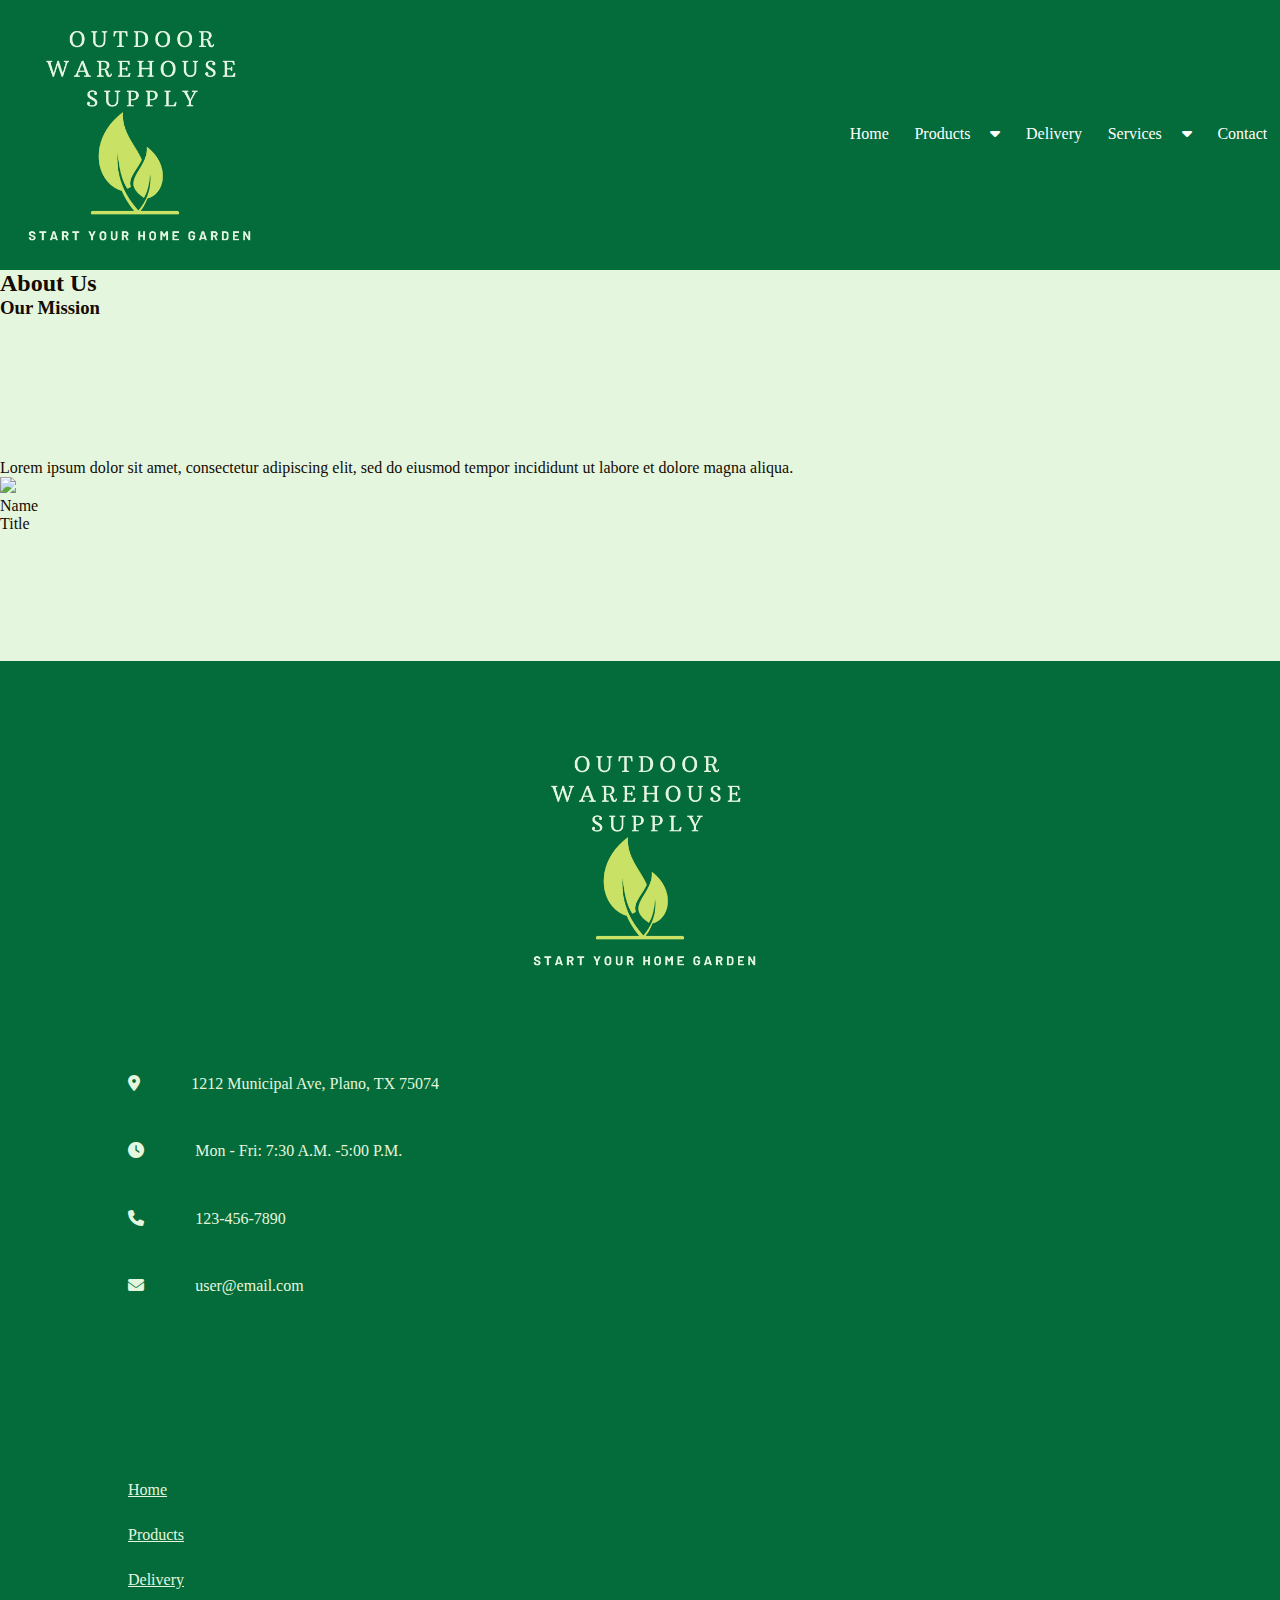
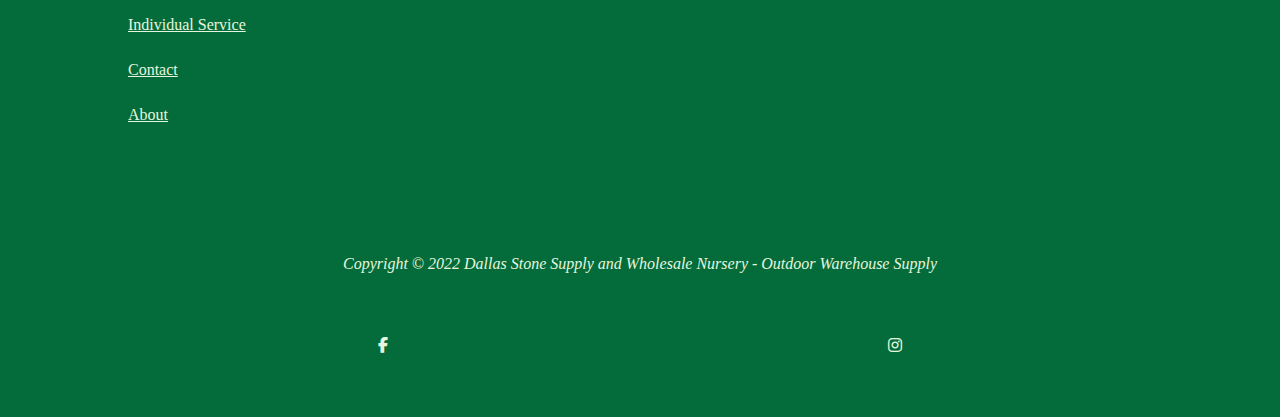
==== pages/about.html @ 5f5b1dc5 "Edit links for all pages" ====
<!DOCTYPE html>
<html lang="en">
<head>
    <meta charset="UTF-8">
    <meta http-equiv="X-UA-Compatible" content="IE=edge">
    <meta name="viewport" content="width=device-width, initial-scale=1.0">
    <title>About Us - Outdoor Warehouse Supply</title>
    <link rel="stylesheet" href="../css/styles.css">
</head>
<body>
  <div id="wrapper">
    <div class="navbar">
        <header>
            <img src="../images/logo.png" alt="logo"><span><a href="../index.html"></a></span>
        </header>
        <nav>
            <button class="navbar-toggler" type="button" data-target="#navigation">
                <span class="fa-solid fa-bars"></span>
            </button>
            <div class="navigation collapse" id="navigation">
                <ul class="navbar-nav">
                    <li><a href="../index.html" title="Homepage">Home</a></li>
                    <li class="dropdown collapse">
                        <a class="dropdown-toggle" href="categories.html" title="Products">Products</a>
                        <div class="dropdown-menu">
                            <a href="clearance.html" title="Clearance">Clearance</a>
                            <a href="categories.html" title="Browse All Products">Browse All Products</a>
                            <a href="individual-product.html" title="Individual Product">Individual Product</a>
                        </div>
                    </li>
                    <li><a href="delivery.html" title="Delivery">Delivery</a></li>
                    <li class="dropdown collapse">
                        <a class="dropdown-toggle" href="services.html" title="Services">Services</a>
                        <div class="dropdown-menu">
                            <a href="individual-service.html" title="Individual Service">Individual Service</a>
                        </div>
                    </li>
                    <li><a href="contact.html" title="Contact">Contact</a></li>
                </ul>
            </div>
        </nav>
    </div>
    <main>
        <h2>About Us</h2>
        <div class="blurb">
            <h3>Our Mission</h3>
            <p>Lorem ipsum dolor sit amet, consectetur adipiscing elit, sed do eiusmod tempor incididunt ut labore et dolore magna aliqua.
            </p>
        </div>
        <div class="team">
            <div class="member">
                <img src="#">
                <div class="member-info">
                    <p>Name</p>
                    <p>Title</p>
                </div>
            </div>
        </div>
    </main>
    <footer>
        <img src="../images/logo.png" alt="logo">
        <ul class="contact">
            <li><span><i class="fa-solid fa-location-dot"></i></span><a href="#">1212 Municipal Ave, Plano, TX 75074</a></li>
            <li><span><i class="fa-solid fa-clock"></i></span><a href="#">Mon - Fri: 7:30 A.M. -5:00 P.M.</a></li>
            <li><span><i class="fa-solid fa-phone"></i></span><a href="#">123-456-7890</a></li>
            <li><span><i class="fa-solid fa-envelope"></i></span><a href="#">user@email.com</a></li>
        </ul>
        <ul class="bottom-nav">
            <li><a href="../index.html" title="Home">Home</a></li>
            <li><a href="categories.html" title="Products">Products</a></li>
            <li><a href="delivery.html" title="Delivery">Delivery</a></li>
            <li><a href="individual-service.html" title="Individual Service">Individual Service</a></li>
            <li><a href="contact.html" title="Contact">Contact</a></li>
            <li><a href="about.html" title="About">About</a></li>
        </ul>
        <div class="copyright">
            <p>Copyright © 2022 Dallas Stone Supply and Wholesale Nursery - Outdoor Warehouse Supply</p>
        </div>
        <div class="social-media">
            <i class="fa-brands fa-facebook-f"></i>
            <i class="fa-brands fa-instagram"></i>
        </div>
    </footer>
  </div>
  <script src="../js/app.js"></script>
</body>
</html>
---- css/styles.css ----
/*
    Created by: Berenshia Apunda - 1001745459
    Project: Website Redesign
*/

@import url('https://fonts.googleapis.com/css2?family=Montserrat:ital,wght@0,400;0,500;1,400&family=Playfair+Display&display=swap');

@import url('https://cdnjs.cloudflare.com/ajax/libs/font-awesome/6.2.0/css/all.min.css');

:root {
    /* Grid */

    --grid-width: calc(100% / 12);
    --col-1: calc(var(--grid-width) * 1);
    --col-2: calc(var(--grid-width) * 2);
    --col-3: calc(var(--grid-width) * 3);
    --col-4: calc(var(--grid-width) * 4);
    --col-5: calc(var(--grid-width) * 5);
    --col-6: calc(var(--grid-width) * 6);
    --col-7: calc(var(--grid-width) * 7);
    --col-8: calc(var(--grid-width) * 8);
    --col-9: calc(var(--grid-width) * 9);
    --col-10: calc(var(--grid-width) * 10);
    --col-11: calc(var(--grid-width) * 11);
    --col-12: calc(var(--grid-width) * 12);

    /* Branding */
    --primary: 		hsl(151, 93%, 22%);
    --primary-hover: 	hsl(151, 93%, 32%);
    --secondary: #E5F6DF;
    --secondary-hover: #c7f7b5;
    --tertiary: hsl(16, 87%, 62%);
    --tertiary-hover: hsl(16, 87%, 32%);
    --font-color: #140b01;

    --gray-0: #222222;
    --gray-1: #666666;
    --gray-2: #999999;
    --gray-3: #dadada;

    --white: white;
    --red: hsl(352, 73% , 40%);
    --red-hover: hsl(352, 73% , 20%);


    /* Typography */
    --base-font-size: 20px;
    --base-scale: 1.25;
    --base-line-height: calc(1em * var(--base-scale));
    --h4-font-size: 1rem;
    --h3-font-size: calc(1rem * var(--base-scale));
    --h2-font-size: calc(1rem * var(--base-scale) * var(--base-scale));
    --h1-font-size: calc(1rem * var(--base-scale) * var(--base-scale) * var(--base-scale));

    /* Other */
    --table-padding: 1.618rem;

}

/* Body Styles */

* {
    color: var(--font-color);
    padding: 0;
    margin: 0;
}

body {
    background-color: var(--primary);
}

#wrapper {
    background-color: var(--secondary);
}
/* End of Body Styles */


/* Grid System */
.container-fluid, 
.container {

    width: 100%;
    padding-left: 1rem;
    padding-righT: 1rem;
    margin-left: auto;
    margin-right: auto;
    margin-bottom: 1.25rem;
}

@media screen and (min-width: 576px){
    .container {max-width:576px; }
    .lorem-articles {
        display:flex;
        flex-flow:column wrap;
        align-content:center;
        justify-content:center;
    }
    .md-second-row {
        display:flex;
    }
    .md-third-row {
        display:flex;
    }
}

@media screen and (min-width: 768px){
    .container {max-width:768px; }
    
    .lg-second-row {
        display:flex;
        flex-flow: row nowrap;
        justify-content: space-evenly;
    }
    .md-second-row {
        display: flex;
        flex-flow: row nowrap;
        justify-content: space-evenly;
    }
    }

@media screen and (min-width: 992px){
    .container {max-width:992px; }
}

@media screen and (min-width: 1200px){
    .container {max-width:1200px; }
}

.row {
    flex: 0 0 100%;
    display: flex;
    flex-flow: row wrap;
    justify-content: flex-start;
    align-items: flex-start;
    align-content: flex-start;
    margin-left: -1rem;
    margin-right: -1rem;
    row-gap: 1rem;
}

.column {
    flex: 0 0 100%;
    display: flex;
    flex-flow: column wrap;
    justify-content:space-around;
    align-items: flex-start;
    align-content: flex-start;
    margin-bottom: 10px;
}

.mult-column {
    display: flex;
    flex-flow: column wrap;
    justify-content: space-evenly;
}

[class^="col-"] {
    padding: 0 1rem;
    width: 100%;
    max-width: 100%;
}

.col-xs-1 {
    flex: 0 0 var(--col-1);
    max-width: var(--col-1);
   
}

.col-xs-2 {
    flex: 0 0 var(--col-2);
    max-width: var(--col-2);
    
}

.col-xs-3 {
    flex: 0 0 var(--col-3);
    max-width: var(--col-3);
    
}

.col-xs-4 {
    flex: 0 0 var(--col-4);
    max-width: var(--col-4);
    
}

.col-xs-5{
    flex: 0 0 var(--col-5);
    max-width: var(--col-5);
 
}

.col-xs-6 {
    flex: 0 0 var(--col-6);
    max-width: var(--col-6);
    
}

.col-xs-7 {
    flex: 0 0 var(--col-7);
    max-width: var(--col-7);
    
}

.col-xs-8 {
    flex: 0 0 var(--col-8);
    max-width: var(--col-8);
    
}

.col-xs-9 {
    flex: 0 0 var(--col-9);
    max-width: var(--col-9);
    
}

.col-xs-10 {
    flex: 0 0 var(--col-10);
    max-width: var(--col-10);
    
}

.col-xs-11 {
    flex: 0 0 var(--col-11);
    max-width: var(--col-11);
    
}

.col-xs-12 {
    flex: 0 0 var(--col-12);
    max-width: var(--col-12);
    
}
/* Styles for 'col-sm-...' grid */


@media screen and (min-width: 576px){
    .col-sm-1 {
        flex: 0 0 var(--col-1);
        max-width: var(--col-1);
       
    }
    
    .col-sm-2 {
        flex: 0 0 var(--col-2);
        max-width: var(--col-2);
       
    }
    
    .col-sm-3 {
        flex: 0 0 var(--col-3);
        max-width: var(--col-3);
        
    }
    
    .col-sm-4 {
        flex: 0 0 var(--col-4);
        max-width: var(--col-4);
        
    }
    
    .col-sm-5{
        flex: 0 0 var(--col-5);
        max-width: var(--col-5);
       
    }
    
    .col-sm-6 {
        flex: 0 0 var(--col-6);
        max-width: var(--col-6);
        
    }

    .col-sm-7 {
        flex: 0 0 var(--col-7);
        max-width: var(--col-7);
        
    }

    .col-sm-8 {
        flex: 0 0 var(--col-8);
        max-width: var(--col-8);
        
    }

    .col-sm-9 {
        flex: 0 0 var(--col-9);
        max-width: var(--col-9);
        
    }

    .col-sm-10 {
        flex: 0 0 var(--col-10);
        max-width: var(--col-10);
        
    }

    .col-sm-11 {
        flex: 0 0 var(--col-11);
        max-width: var(--col-11);
        
    }

    .col-sm-12 {
        flex: 0 0 var(--col-12);
        max-width: var(--col-12);
        
    }
}

/* Styles for 'col-md-...' grid */
@media screen and (min-width: 768px){
    .col-md-1 {
        flex: 0 0 var(--col-1);
        max-width: var(--col-1);
       
    }
    
    .col-md-2 {
        flex: 0 0 var(--col-2);
        max-width: var(--col-2);
       
    }
    
    .col-md-3 {
        flex: 0 0 var(--col-3);
        max-width: var(--col-3);
        
    }
    
    .col-md-4 {
        flex: 0 0 var(--col-4);
        max-width: var(--col-4);
        
    }
    
    .col-md-5{
        flex: 0 0 var(--col-5);
        max-width: var(--col-5);
       
    }
    
    .col-md-6 {
        flex: 0 0 var(--col-6);
        max-width: var(--col-6);
        
    }

    .col-md-7 {
        flex: 0 0 var(--col-7);
        max-width: var(--col-7);
        
    }

    .col-md-8 {
        flex: 0 0 var(--col-8);
        max-width: var(--col-8);
        
    }

    .col-md-9 {
        flex: 0 0 var(--col-9);
        max-width: var(--col-9);
        
    }

    .col-md-10 {
        flex: 0 0 var(--col-10);
        max-width: var(--col-10);
        
    }

    .col-md-11 {
        flex: 0 0 var(--col-11);
        max-width: var(--col-11);
        
    }

    .col-md-12 {
        flex: 0 0 var(--col-12);
        max-width: var(--col-12);
        
    }
}

/* Styles for 'col-lg-...' grid */
@media screen and (min-width: 992px){
    .col-lg-1 {
        flex: 0 0 var(--col-1);
        max-width: var(--col-1);
       
    }
    
    .col-lg-2 {
        flex: 0 0 var(--col-2);
        max-width: var(--col-2);
       
    }
    
    .col-lg-3 {
        flex: 0 0 var(--col-3);
        max-width: var(--col-3);
        
    }
    
    .col-lg-4 {
        flex: 0 0 var(--col-4);
        max-width: var(--col-4);
        
    }
    
    .col-lg-5{
        flex: 0 0 var(--col-5);
        max-width: var(--col-5);
       
    }
    
    .col-lg-6 {
        flex: 0 0 var(--col-6);
        max-width: var(--col-6);
        
    }

    .col-lg-7 {
        flex: 0 0 var(--col-7);
        max-width: var(--col-7);
        
    }

    .col-lg-8 {
        flex: 0 0 var(--col-8);
        max-width: var(--col-8);
        
    }

    .col-lg-9 {
        flex: 0 0 var(--col-9);
        max-width: var(--col-9);
        
    }

    .col-lg-10 {
        flex: 0 0 var(--col-10);
        max-width: var(--col-10);
        
    }

    .col-lg-11 {
        flex: 0 0 var(--col-11);
        max-width: var(--col-11);
        
    }

    .col-lg-12 {
        flex: 0 0 var(--col-12);
        max-width: var(--col-12);
        
    }
}

/* Styles for 'col-xl-...' grid */
@media screen and (min-width: 1200px){
    .col-xl-1 {
        flex: 0 0 var(--col-1);
        max-width: var(--col-1);
       
    }
    
    .col-xl-2 {
        flex: 0 0 var(--col-2);
        max-width: var(--col-2);
       
    }
    
    .col-xl-3 {
        flex: 0 0 var(--col-3);
        max-width: var(--col-3);
        
    }
    
    .col-xl-4 {
        flex: 0 0 var(--col-4);
        max-width: var(--col-4);
        
    }
    
    .col-xl-5{
        flex: 0 0 var(--col-5);
        max-width: var(--col-5);
       
    }
    
    .col-xl-6 {
        flex: 0 0 var(--col-6);
        max-width: var(--col-6);
        
    }

    .col-xl-7 {
        flex: 0 0 var(--col-7);
        max-width: var(--col-7);
        
    }

    .col-xl-8 {
        flex: 0 0 var(--col-8);
        max-width: var(--col-8);
        
    }

    .col-xl-9 {
        flex: 0 0 var(--col-9);
        max-width: var(--col-9);
        
    }

    .col-xl-10 {
        flex: 0 0 var(--col-10);
        max-width: var(--col-10);
        
    }

    .col-xl-11 {
        flex: 0 0 var(--col-11);
        max-width: var(--col-11);
        
    }

    .col-xl-12 {
        flex: 0 0 var(--col-12);
        max-width: var(--col-12);
        
    }


}

/*End of Grid System*/
/* Navigation Styles */

header {
    display: flex;
}

header > img {
    height: 30vh;
    width: auto;
}

.navbar {
    display: flex;
    flex-flow: row wrap;
    justify-content: space-between;
    align-items: center;
    align-content: flex-start;
    background-color: var(--primary);
}

.navbar-brand {
    display: block;
    overflow: hidden;
    background: url(../images/logo.svg) no-repeat center/contain transparent;
    width: 10rem;
    height: 4rem;
    text-indent: -9999px;
    text-decoration: none;
}

.navbar-toggler {
    background-color: var(--primary);
    border: 0 none;
    color: var(--secondary);
    width: 2rem;
    height: 2rem;
    display: flex;
    flex-flow: row wrap;
    justify-content: center;
    align-items: center;
    align-content: center;
}

.navigation {
    flex: 0 0 100%;
}

.navigation.collapse .navbar-nav {
    display: none;
}

.navbar-nav {
    list-style-type: none;
    padding: 0;
}

.navbar-nav li > a {
    color: var(--white);
    display: block;
    overflow: hidden;
    padding: calc((1em / var(--base-scale)) / var(--base-scale)) calc(1em / var(--base-scale));
    text-decoration: none;
    border-bottom: 2px solid transparent;
}

.navbar-nav li.active > a {
    border-bottom-color: var(--primary);
}

.navbar-nav li > a:hover {
    background-color: var(--primary);
    color: var(--white);
}

.dropdown-toggle::after {
    content: "\f0d8";
    font-family: "FontAwesome";
    font-weight: 400;
    margin-left: var(--base-line-height);
}

.collapse .dropdown-toggle::after {
    content: "\f0d7";
}

.dropdown.collapse .dropdown-menu {
    display: none;
}

.dropdown-menu {
    background-color: var(--primary-hover);
    display: flex;
    flex-flow: row wrap;
    justify-content: flex-start;
    align-items: flex-start;
    align-content: flex-start;
    z-index: 1;
}

.dropdown-menu > a {
    flex: 1 0 100%;
    color: var(--secondary);
    padding: calc((1em / var(--base-scale)) / var(--base-scale)) calc(1em / var(--base-scale));
    text-decoration: none;
}

.dropdown-menu > a:hover {
    background-color: var(--secondary-hover);
    color: var(--font-color);
}

.sr-only {
    position: absolute;
    width: 1px;
    height: 1px;
    padding: 0;
    margin: -1px;
    overflow: hidden;
    clip: rect(0,0,0,0);
    white-space: nowrap;
    border-width: 0;
}

@media screen and (min-width: 768px){
    .navbar-toggler {
        display: none;
    }

    .navigation {
        flex: 0 0 auto;
    }

    .navigation.collapse .navbar-nav,
    .navbar-nav {
        display: flex;
        flex-flow: row wrap;
        justify-content: flex-end;
        align-items: baseline;
        align-content: center;
    }

    .dropdown-menu {
        position: absolute;
    }
}
/* End of Navigation Styles */

/* Main Section Styles */
    /*Slogan */
    .slogan {
        color: var(--font-color);
        font-style: italic;
        text-align: center;
        margin-top: 5%;
    }

    /*Promo */
    .promo {
        display:flex;
        flex-flow: column nowrap;
        text-align: center;
        margin-top: 10%;
        justify-content: space-between;
    }
    .product-section {
        text-align:center;
        margin-top:10%;
        height: 80%;
        display: flex;
        flex-flow: column nowrap;
}
    .cta-section {
        display: flex;
        flex-flow: column nowrap;
        justify-content: space-around;
        align-items: center;
    }



/* End of Main Section Styles */

/* Button Styles */
.promo .cta-section > button {
    background-color: var(--red);
    border: 1px solid var(--gray-0);
    margin-top: 3vh;
}

.product-section .cta-section > button {
    background-color: var(--tertiary);
    margin-top: 3vh;
}
/* End of Button Styles */

/*Footer Styles*/
footer {
    display:flex;
    flex-flow: column nowrap;
    background-color: var(--primary);
    margin-top: 10%;
    color: var(--secondary);
}

footer ul, footer div, footer img {
    margin: 0 auto;
    width: 80%;
}

footer img {
    margin-top: 5%;
    height: 30vh;
    width: auto;
}

footer ul {
    list-style-type: none;
}

footer ul > li > a {
    text-decoration: none;
    color: var(--secondary);
}

footer ul.contact {
    height: 30vh;
    display: flex;
    flex-flow: column wrap;
    justify-content: space-around;
    margin-top: 5%;
}

ul.contact  i {
    margin-right: 5%;
    color: var(--secondary);
}

.bottom-nav {
    height: 30vh;
    display: flex;
    flex-flow: column nowrap;
    justify-content: space-around;
    margin-top: 10%;
}

.bottom-nav li {
    width:30%;
    margin-top: 2%;
}

.bottom-nav li a {
    text-decoration:underline;
}

.bottom-nav li a:hover {
    color: var(--secondary-hover);
    text-decoration: none;
    
}

.copyright {
    margin-top: 10%;
    font-style: italic;
    text-align: center;
}

.copyright p {color: var(--secondary);}

.social-media {
    display: flex;
    justify-content: space-around;
    margin-top: 5%;
    margin-bottom: 5%;
}

.social-media i {
    color: var(--secondary);
}

/* End of Footer Styles */

/* About Page Styles */

.blurb {
    display: flex;
    flex-flow: column nowrap;
    height: 20vh;
    justify-content: space-between;
}

/* End of About Page Styles */
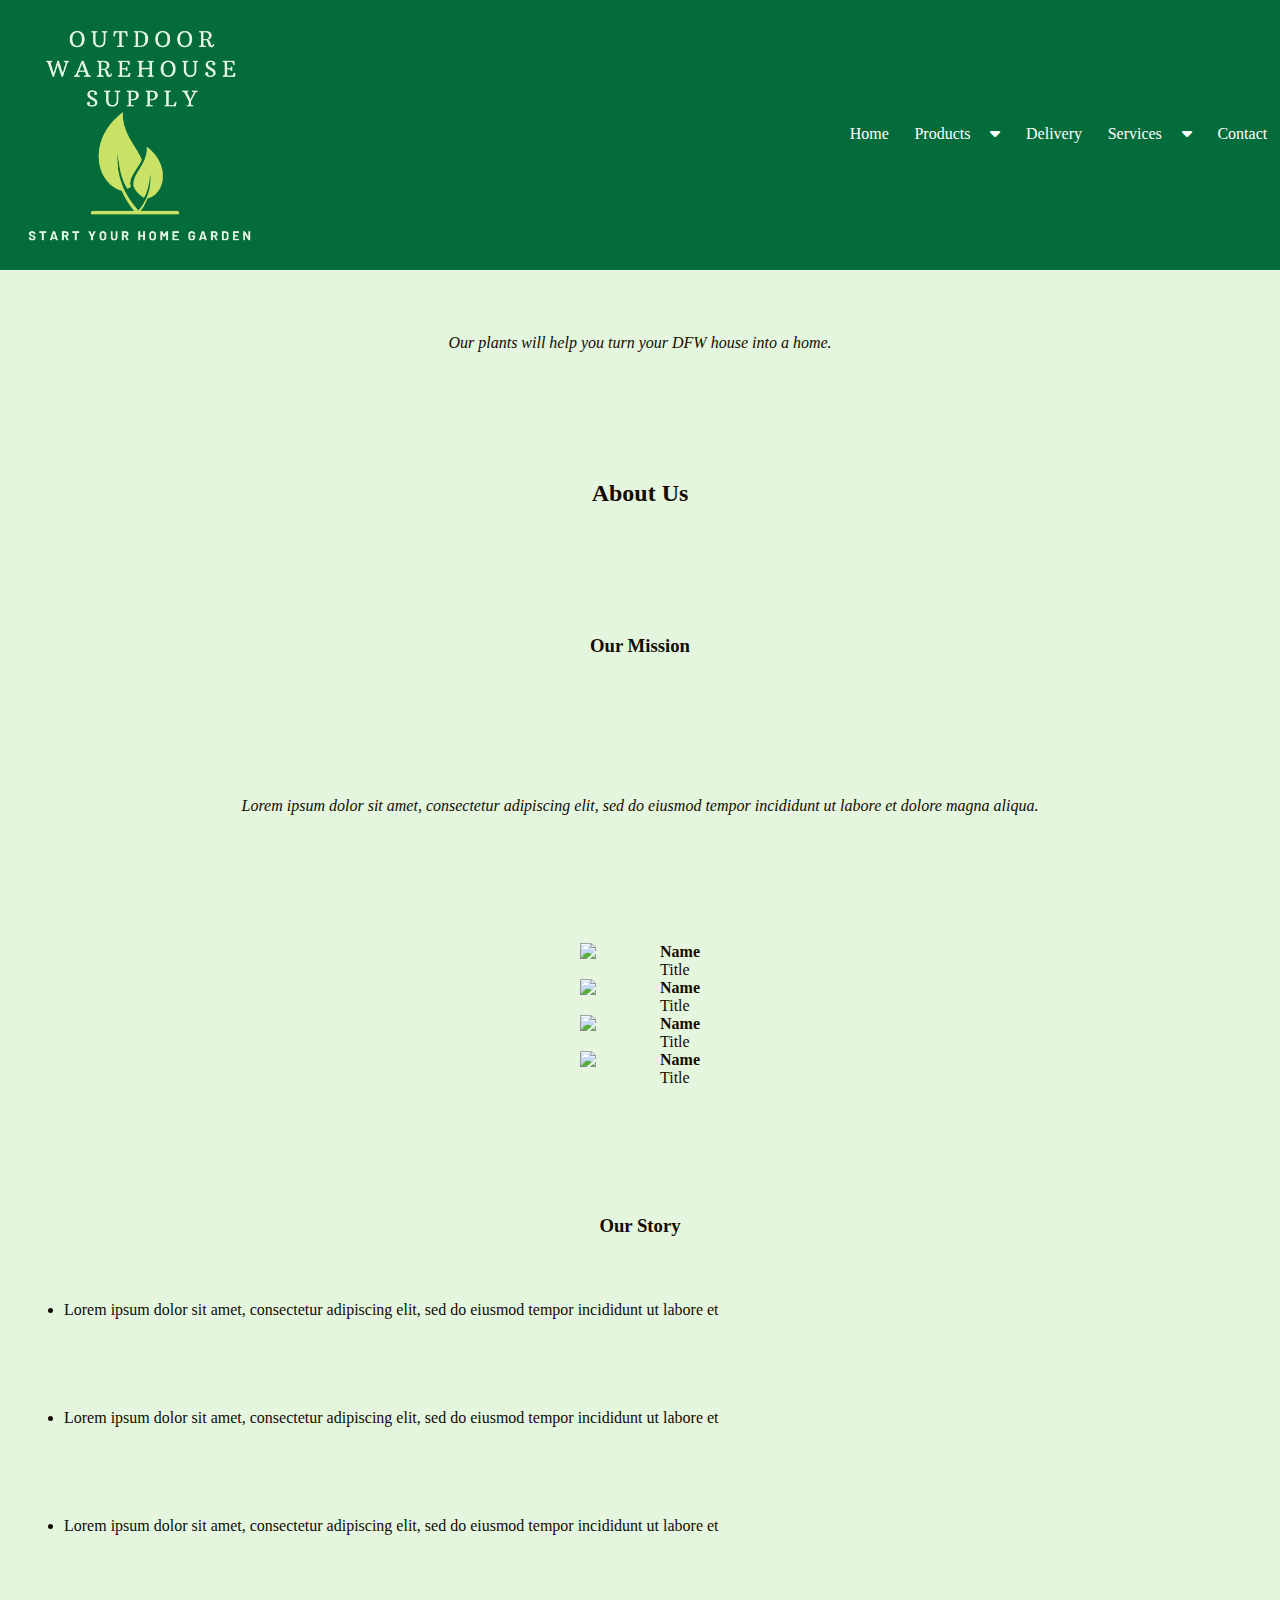
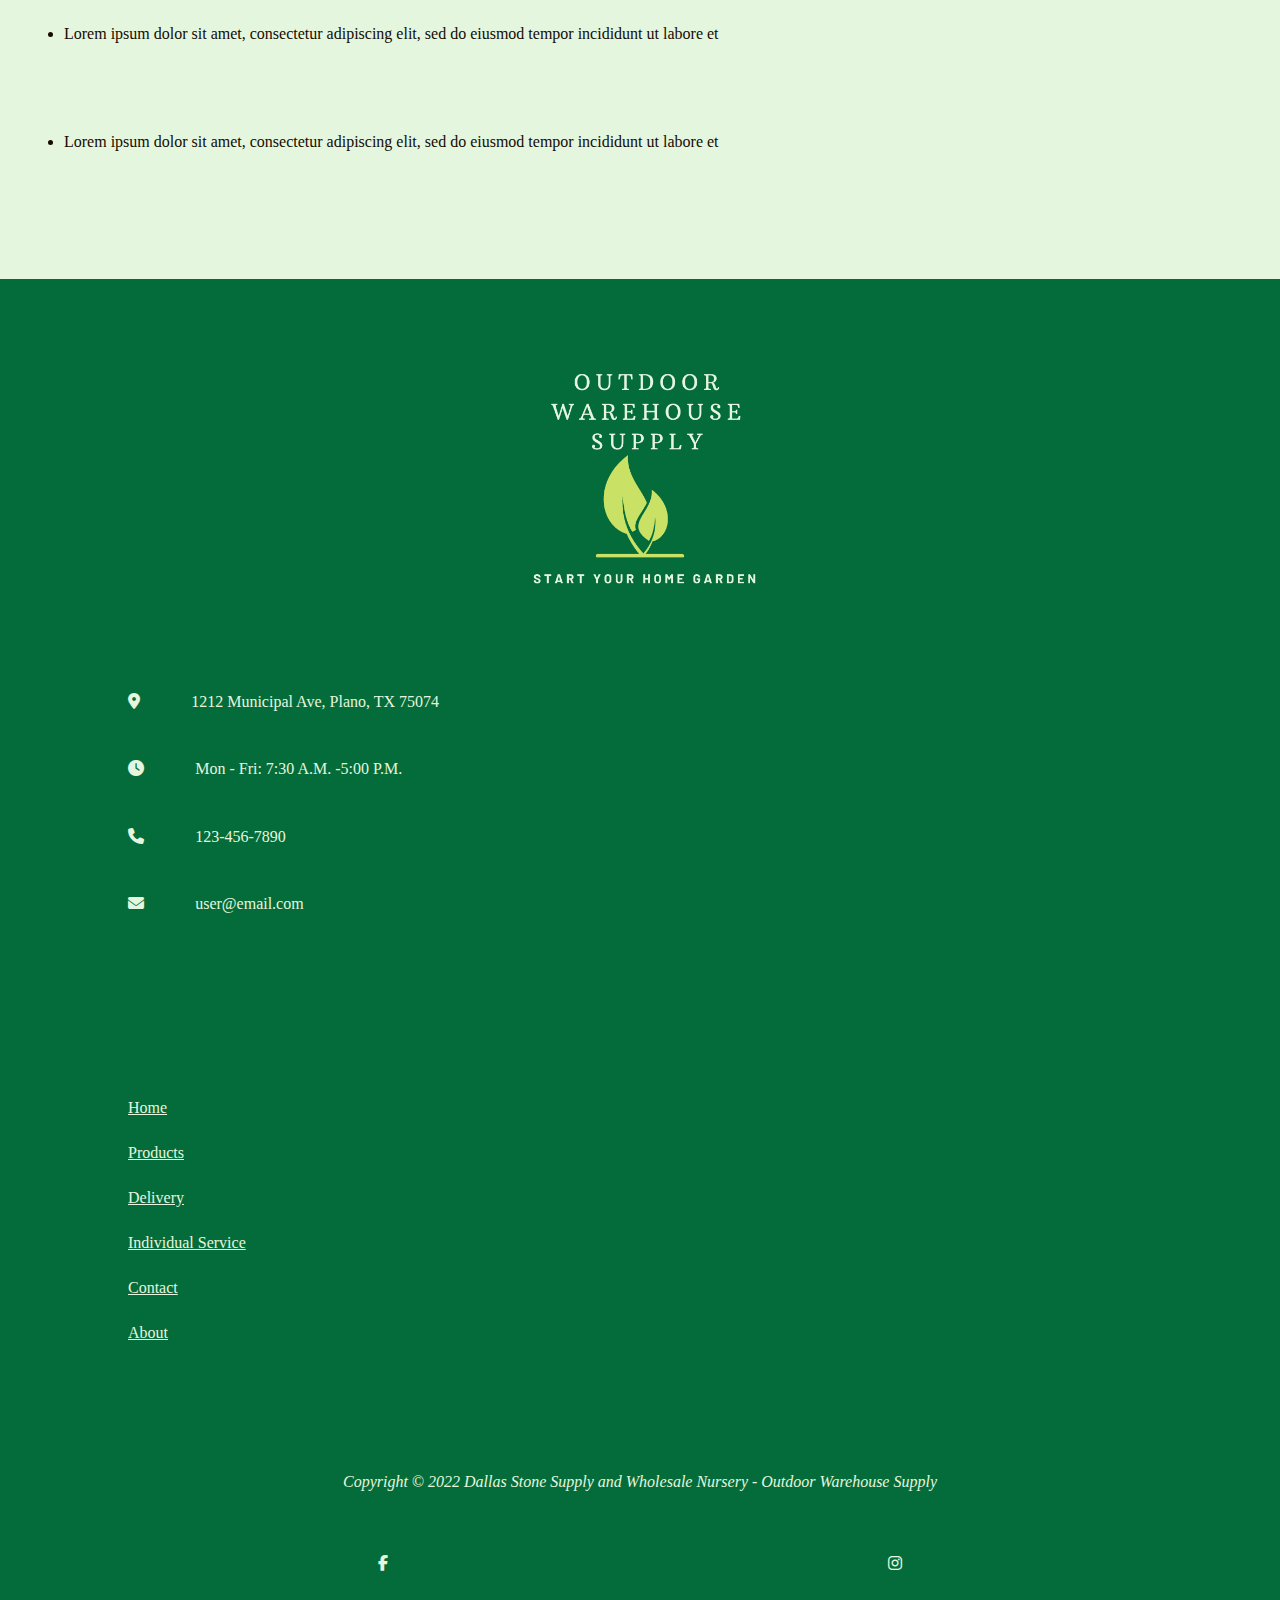
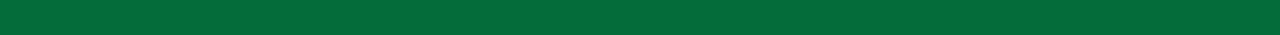
==== commit dba5ce52: "Add content to about and categories pages" ====
--- a/pages/about.html
+++ b/pages/about.html
@@ -41,20 +41,52 @@
         </nav>
     </div>
     <main>
-        <h2>About Us</h2>
+        <div class="slogan">Our plants will help you turn your DFW house into a home. </div>
+        <h2 class="page-title">About Us</h2>
         <div class="blurb">
             <h3>Our Mission</h3>
-            <p>Lorem ipsum dolor sit amet, consectetur adipiscing elit, sed do eiusmod tempor incididunt ut labore et dolore magna aliqua.
+            <p><i>Lorem ipsum dolor sit amet, consectetur adipiscing elit, sed do eiusmod tempor incididunt ut labore et dolore magna aliqua.</i>
             </p>
         </div>
         <div class="team">
             <div class="member">
                 <img src="#">
                 <div class="member-info">
-                    <p>Name</p>
+                    <h4>Name</h4>
                     <p>Title</p>
                 </div>
             </div>
+            <div class="member">
+                <img src="#">
+                <div class="member-info">
+                    <h4>Name</h4>
+                    <p>Title</p>
+                </div>
+            </div>
+            <div class="member">
+                <img src="#">
+                <div class="member-info">
+                    <h4>Name</h4>
+                    <p>Title</p>
+                </div>
+            </div>
+            <div class="member">
+                <img src="#">
+                <div class="member-info">
+                    <h4>Name</h4>
+                    <p>Title</p>
+                </div>
+            </div>
+        </div>
+        <div class="our-story">
+            <h3>Our Story</h3>
+            <ul>
+                <li>Lorem ipsum dolor sit amet, consectetur adipiscing elit, sed do eiusmod tempor incididunt ut labore et </li>
+                <li>Lorem ipsum dolor sit amet, consectetur adipiscing elit, sed do eiusmod tempor incididunt ut labore et </li>
+                <li>Lorem ipsum dolor sit amet, consectetur adipiscing elit, sed do eiusmod tempor incididunt ut labore et </li>
+                <li>Lorem ipsum dolor sit amet, consectetur adipiscing elit, sed do eiusmod tempor incididunt ut labore et </li>
+                <li>Lorem ipsum dolor sit amet, consectetur adipiscing elit, sed do eiusmod tempor incididunt ut labore et </li>
+            </ul>
         </div>
     </main>
     <footer>
--- a/css/styles.css
+++ b/css/styles.css
@@ -819,11 +819,73 @@
 
 /* About Page Styles */
 
+.page-title {
+    margin-top: 10%;
+    text-align: center;
+}
+
 .blurb {
+    margin-top: 10%;
     display: flex;
     flex-flow: column nowrap;
     height: 20vh;
     justify-content: space-between;
-}
-
-/* End of About Page Styles */+    text-align: center;
+}
+.team {margin-top: 10%;}
+.member {
+    display: flex;
+    flex-flow: row nowrap;
+    justify-content: center;
+}
+
+.member-info {
+    margin-left: 5%;
+}
+
+.our-story > h3 {
+    text-align: center;
+    margin-top: 10%
+}
+
+.our-story ul {
+    margin-top: 5%;
+    margin-left: 5%;
+    width: 80%;
+    height: 50vh;
+    display: flex;
+    flex-flow: column nowrap;
+    justify-content: space-between;
+    list-style-type: disc;
+}
+
+/* End of About Page Styles */
+
+/* Categories Page Styles */
+
+.category-section {
+    margin-top: 10%;
+    display:flex;
+    flex-flow: column nowrap;
+    align-items: center;
+   
+}
+
+.category {
+    margin-top: 5%;
+    width: 80%;
+    display: flex;
+    flex-flow: row wrap;
+    justify-content: center;
+    border-bottom: 2px solid var(--font-color);
+}
+
+.category-desc {
+    margin-left: 10%;
+}
+
+.category-desc ul {
+    margin-bottom: 5%;
+}
+
+/* End of Categories Page Styles */
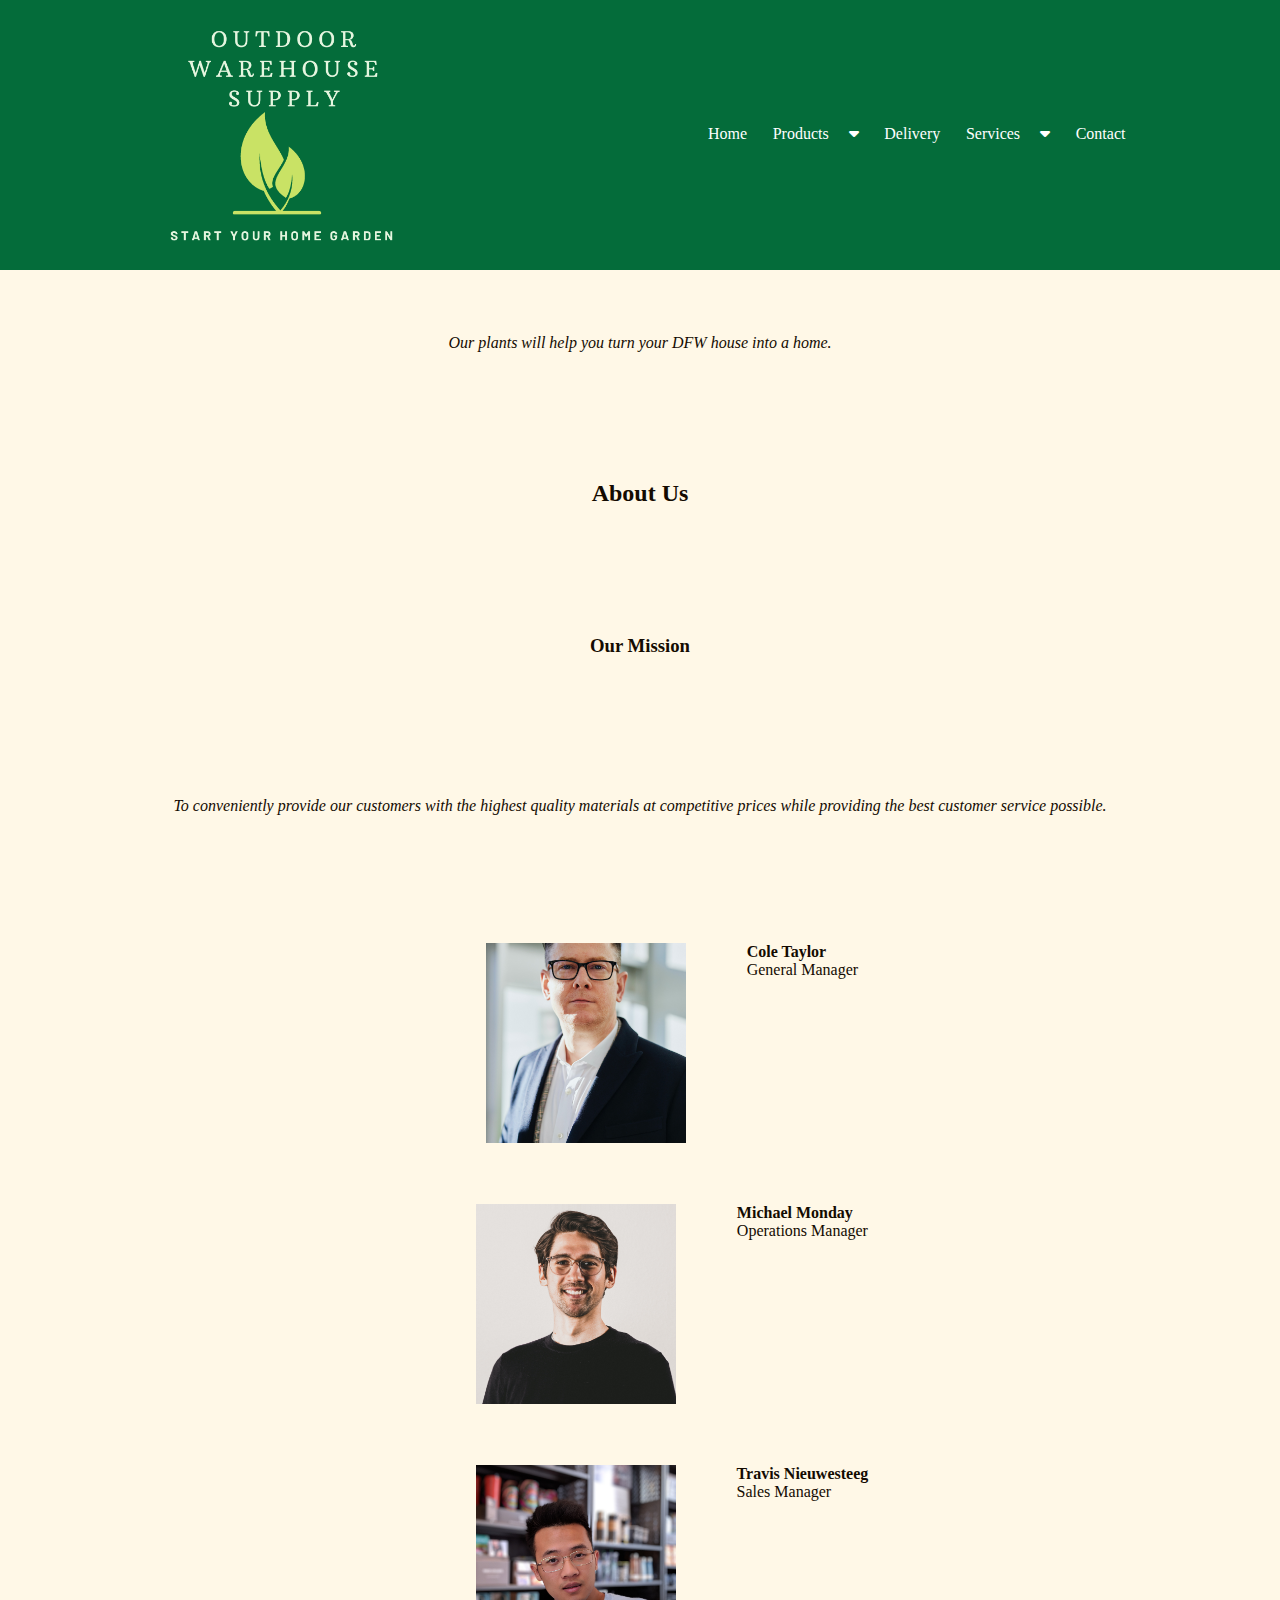
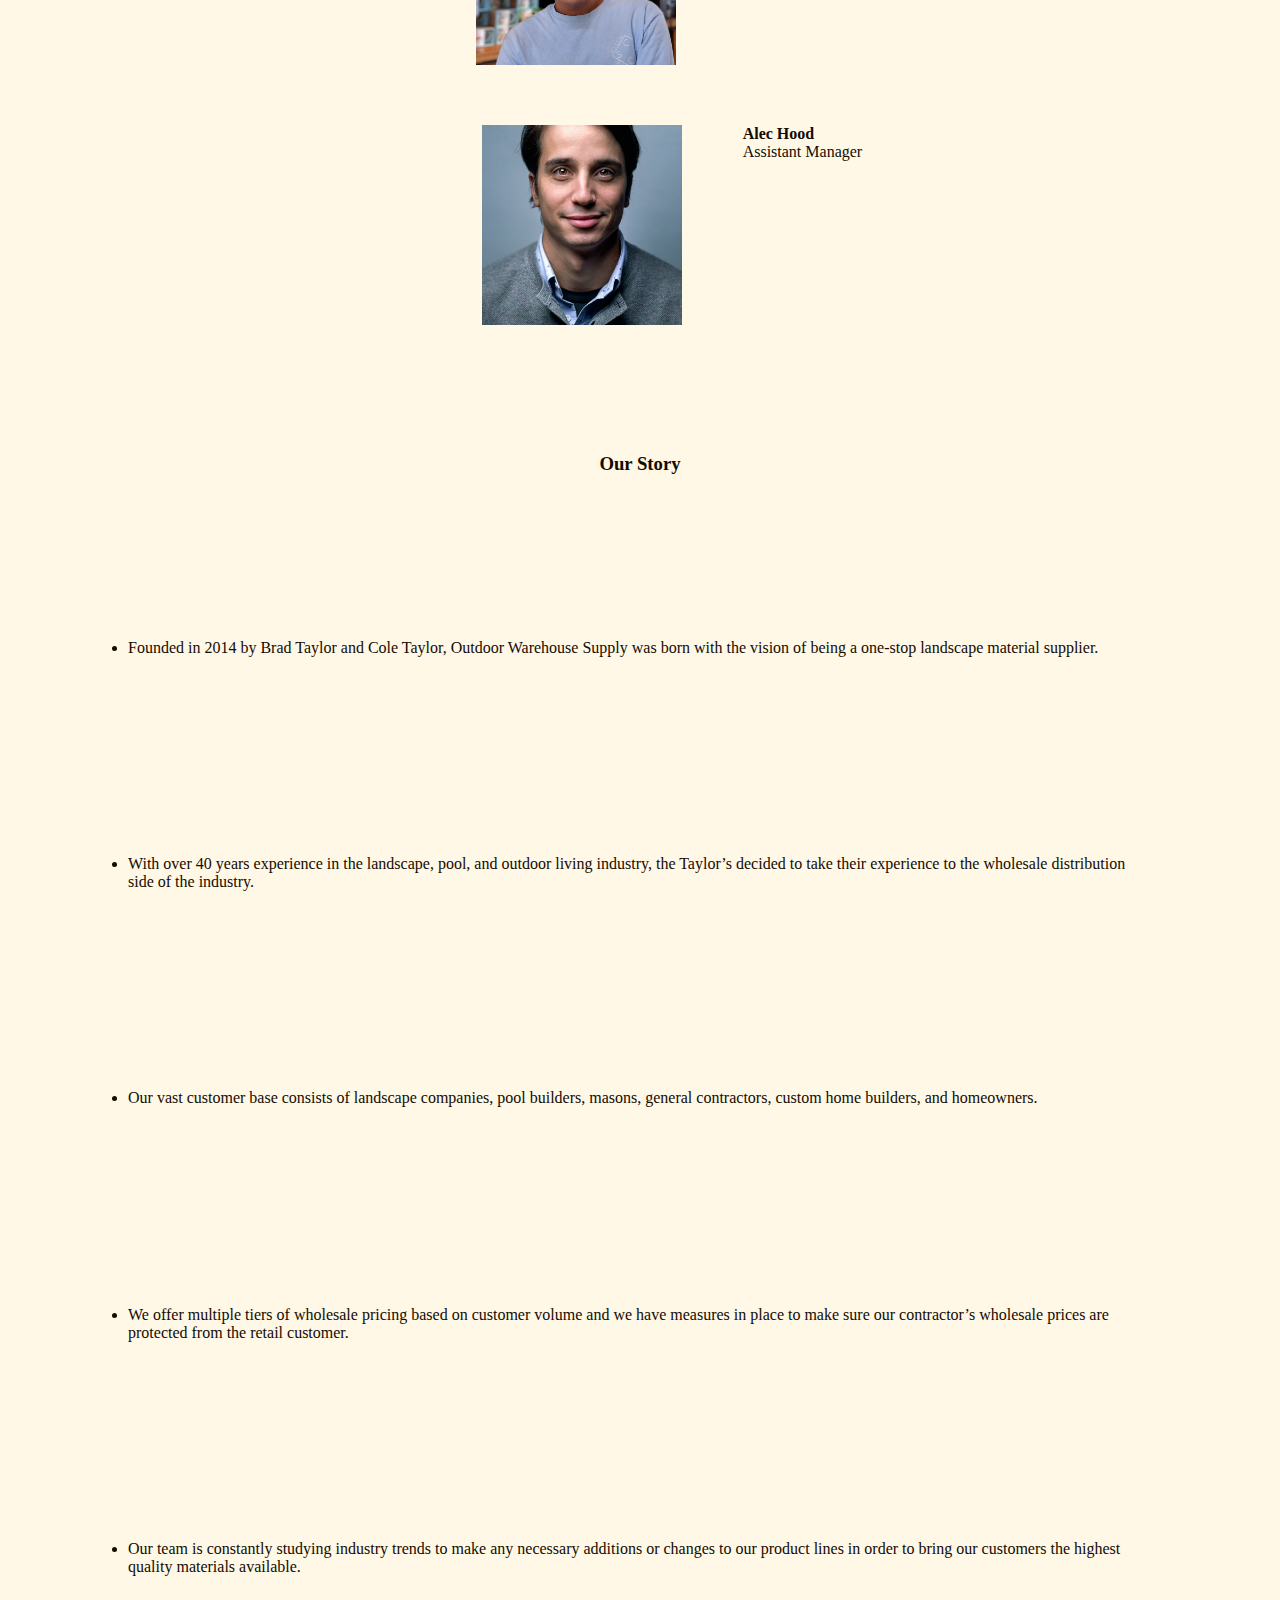
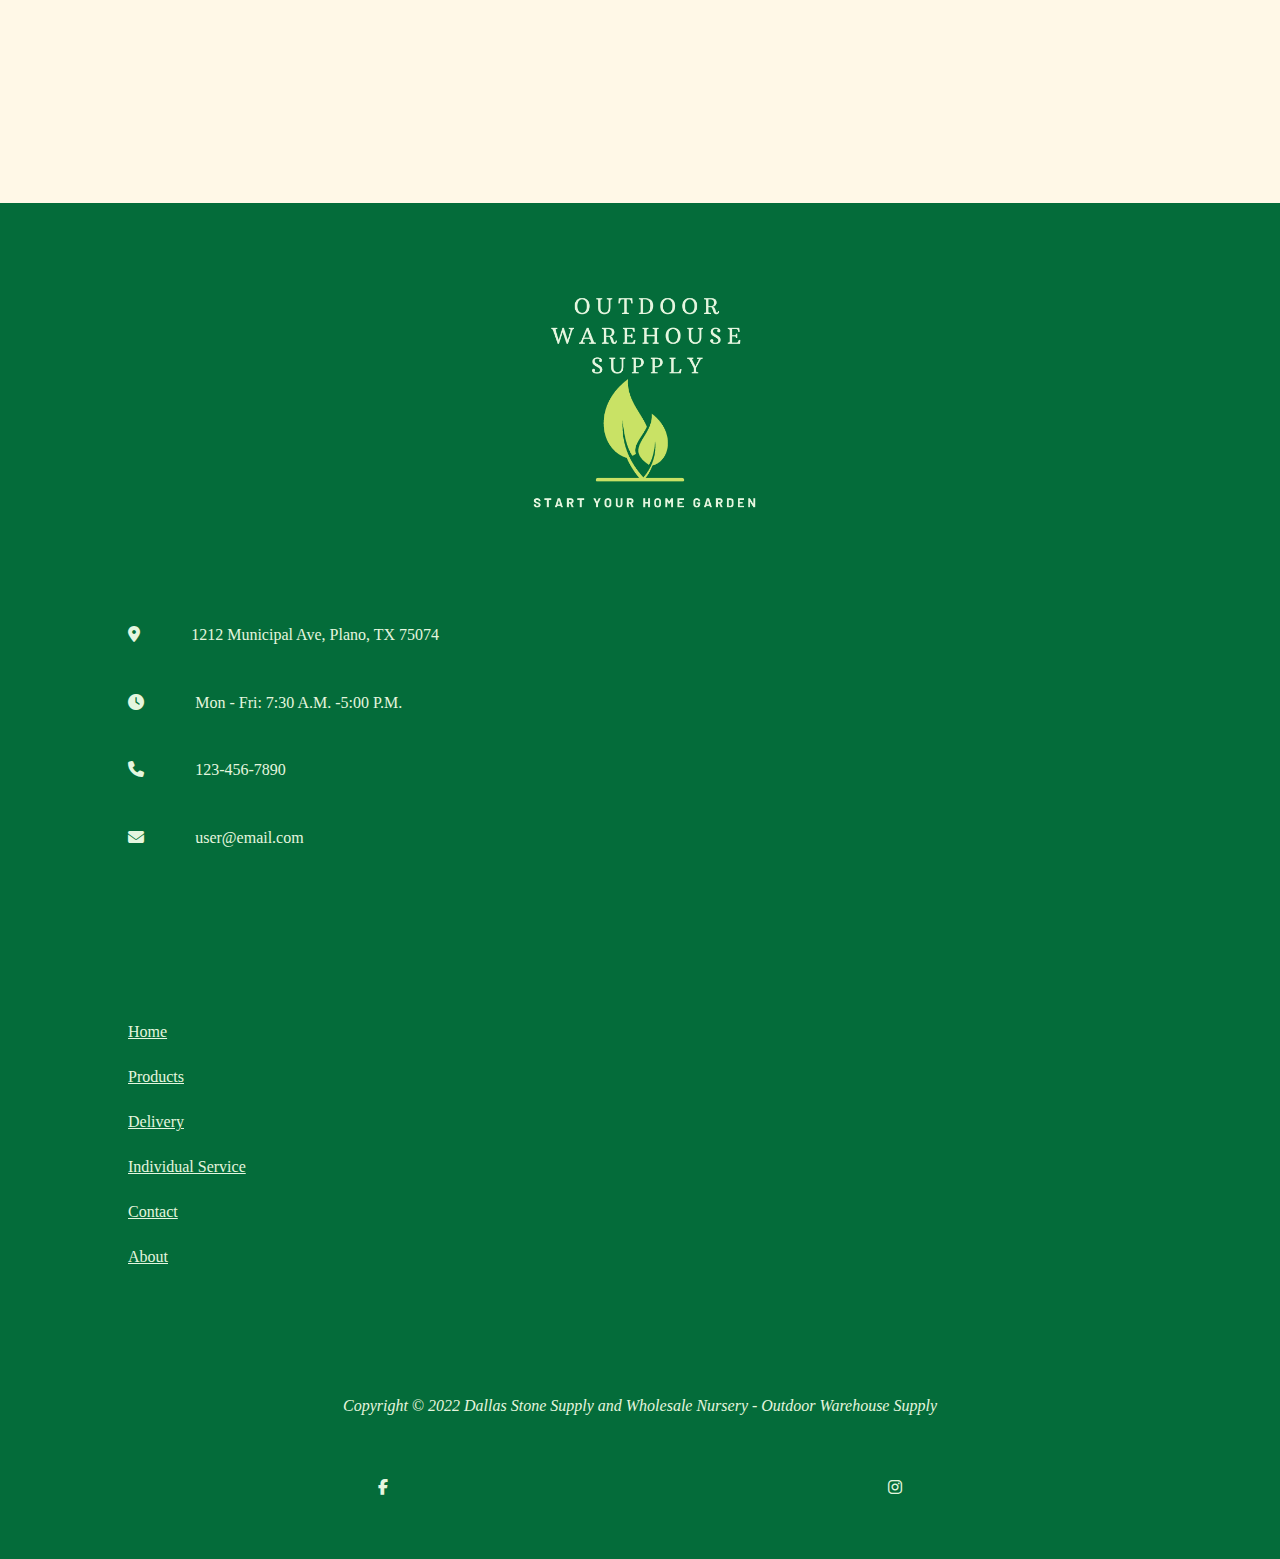
==== commit f5ca5a6b: "Add team profile pics, and content to about page" ====
--- a/pages/about.html
+++ b/pages/about.html
@@ -45,47 +45,47 @@
         <h2 class="page-title">About Us</h2>
         <div class="blurb">
             <h3>Our Mission</h3>
-            <p><i>Lorem ipsum dolor sit amet, consectetur adipiscing elit, sed do eiusmod tempor incididunt ut labore et dolore magna aliqua.</i>
+            <p><i>To conveniently provide our customers with the highest quality materials at competitive prices while providing the best customer service possible.</i>
             </p>
         </div>
         <div class="team">
             <div class="member">
-                <img src="#">
+                <img src="../images/profile-one.jpg">
                 <div class="member-info">
-                    <h4>Name</h4>
-                    <p>Title</p>
+                    <h4>Cole Taylor</h4>
+                    <p>General Manager</p>
                 </div>
             </div>
             <div class="member">
-                <img src="#">
+                <img src="../images/profile-two.jpg">
                 <div class="member-info">
-                    <h4>Name</h4>
-                    <p>Title</p>
+                    <h4>Michael Monday</h4>
+                    <p>Operations Manager</p>
                 </div>
             </div>
             <div class="member">
-                <img src="#">
+                <img src="../images/profile-three.jpg">
                 <div class="member-info">
-                    <h4>Name</h4>
-                    <p>Title</p>
+                    <h4>Travis Nieuwesteeg</h4>
+                    <p>Sales Manager</p>
                 </div>
             </div>
             <div class="member">
-                <img src="#">
+                <img src="../images/profile-four.jpg">
                 <div class="member-info">
-                    <h4>Name</h4>
-                    <p>Title</p>
+                    <h4>Alec Hood</h4>
+                    <p>Assistant Manager</p>
                 </div>
             </div>
         </div>
         <div class="our-story">
             <h3>Our Story</h3>
             <ul>
-                <li>Lorem ipsum dolor sit amet, consectetur adipiscing elit, sed do eiusmod tempor incididunt ut labore et </li>
-                <li>Lorem ipsum dolor sit amet, consectetur adipiscing elit, sed do eiusmod tempor incididunt ut labore et </li>
-                <li>Lorem ipsum dolor sit amet, consectetur adipiscing elit, sed do eiusmod tempor incididunt ut labore et </li>
-                <li>Lorem ipsum dolor sit amet, consectetur adipiscing elit, sed do eiusmod tempor incididunt ut labore et </li>
-                <li>Lorem ipsum dolor sit amet, consectetur adipiscing elit, sed do eiusmod tempor incididunt ut labore et </li>
+                <li>Founded in 2014 by Brad Taylor and Cole Taylor, Outdoor Warehouse Supply was born with the vision of being a one-stop landscape material supplier. </li>
+                <li>With over 40 years experience in the landscape, pool, and outdoor living industry, the Taylor’s decided to take their experience to the wholesale distribution side of the industry.</li>
+                <li>Our vast customer base consists of landscape companies, pool builders, masons, general contractors, custom home builders, and homeowners.  </li>
+                <li>We offer multiple tiers of wholesale pricing based on customer volume and we have measures in place to make sure our contractor’s wholesale prices are protected from the retail customer. </li>
+                <li>Our team is constantly studying industry trends to make any necessary additions or changes to our product lines in order to bring our customers the highest quality materials available.</li>
             </ul>
         </div>
     </main>
--- a/css/styles.css
+++ b/css/styles.css
@@ -29,6 +29,7 @@
     --primary-hover: 	hsl(151, 93%, 32%);
     --secondary: #E5F6DF;
     --secondary-hover: #c7f7b5;
+    --background-color: #fff8e7;
     --tertiary: hsl(16, 87%, 62%);
     --tertiary-hover: hsl(16, 87%, 32%);
     --font-color: #140b01;
@@ -70,7 +71,7 @@
 }
 
 #wrapper {
-    background-color: var(--secondary);
+    background-color: var(--background-color);
 }
 /* End of Body Styles */
 
@@ -550,7 +551,7 @@
 .navbar {
     display: flex;
     flex-flow: row wrap;
-    justify-content: space-between;
+    justify-content: space-around;
     align-items: center;
     align-content: flex-start;
     background-color: var(--primary);
@@ -719,16 +720,25 @@
 /* End of Main Section Styles */
 
 /* Button Styles */
+
+.btn-primary {
+    background-color: var(--tertiary);
+    margin-top: 3vh;
+    border: none;
+    padding: 2%;
+}
+
+.btn-primary:hover {
+    background-color: var(--tertiary-hover);
+}
+
 .promo .cta-section > button {
     background-color: var(--red);
     border: 1px solid var(--gray-0);
     margin-top: 3vh;
 }
 
-.product-section .cta-section > button {
-    background-color: var(--tertiary);
-    margin-top: 3vh;
-}
+
 /* End of Button Styles */
 
 /*Footer Styles*/
@@ -763,7 +773,7 @@
 footer ul.contact {
     height: 30vh;
     display: flex;
-    flex-flow: column wrap;
+    flex-flow: column nowrap;
     justify-content: space-around;
     margin-top: 5%;
 }
@@ -832,8 +842,17 @@
     justify-content: space-between;
     text-align: center;
 }
-.team {margin-top: 10%;}
+.team {
+    margin-top: 10%;
+margin-left: 5%;}
+.team img {
+    width: 200px;
+    height: 200px;
+    object-fit: cover;
+    display: inline-block;
+}
 .member {
+    margin-top: 5%;
     display: flex;
     flex-flow: row nowrap;
     justify-content: center;
@@ -841,6 +860,12 @@
 
 .member-info {
     margin-left: 5%;
+}
+
+.our-story {
+    height: 150vh;
+    display: flex;
+    flex-flow: column nowrap;
 }
 
 .our-story > h3 {
@@ -850,12 +875,12 @@
 
 .our-story ul {
     margin-top: 5%;
-    margin-left: 5%;
+    margin-left: 10%;
     width: 80%;
-    height: 50vh;
+    height: 150vh;
     display: flex;
     flex-flow: column nowrap;
-    justify-content: space-between;
+    justify-content: space-around;
     list-style-type: disc;
 }
 
@@ -889,3 +914,229 @@
 }
 
 /* End of Categories Page Styles */
+
+/* Individual Product Page Styles */
+
+.ind-prod {
+    height: 60vh;
+    margin-left: 5%;
+    display:flex;
+    flex-flow: row nowrap;
+    justify-content: space-around;
+}
+/* End of Individual Product Page Styles */
+
+/* Form Styles */
+    /* Contact Page Message Styles */
+    .message {
+        text-align:center;
+    }
+    .message.success {color:green;}
+    .message.fail {color:red;}
+    /* End of Contact Page Message Styles */
+form {
+    display: flex;
+    flex-flow: column nowrap;
+    background-color: var(--primary);
+    
+}
+fieldset {
+	padding: 10px; 
+	border: 0px;
+	margin-bottom: var(--base-line-height);
+	display: flex;
+	flex-flow: column nowrap;
+	align-items: center;
+    justify-content: center;
+   
+}
+fieldset legend {
+    text-align: center;
+    margin-bottom: 5%;
+}
+fieldset h3 {padding: 10px;}
+
+fieldset h3, fieldset label {color: var(--secondary);}
+
+.form-group {
+	margin-bottom: var(--base-line-height);
+}
+.form-group.row {
+    display: flex;
+    flex-flow: column nowrap;
+}
+fieldset .form-group:last-of-type {
+	margin-bottom: 0;
+}
+.form-group label {
+	font-weight: 400;
+}
+.form-control, .form-check-input {
+	accent-color: var(--secondary);
+}
+input, select, textarea {
+	font-family: inherit;
+	font-size: 1rem;
+	line-height: var(--base-line-height);
+    padding: calc((1em / var(--base-scale)) / var(--base-scale) / var(--base-scale)) calc(1em / var(--base-scale) / var(--base-scale)); 
+	border: 1px solid var(--font-color);
+	color: var(--font-color);
+	background-color: var(--secondary);
+}
+input.form-control {
+	width: 100%;
+	max-width: 100%;
+}
+textarea {
+	width: 100%;
+	max-width: 100%;
+	min-height: calc(4 * var(--base-line-height));
+}
+
+/* Pseudo Selectors */
+
+.form-control:focus {
+	outline: var(--secondary-hover) solid 2px;
+	outline-offset: 2px;
+}
+.form-check-input:checked {
+	box-shadow: 0 0 4px 4px var(--secondary-blurred);
+}
+.form-control:disabled, .form-control:hover:disabled, input:disabled, input:hover:disabled {
+	background-color: var(--gray-3);
+	color: var(--gray-2);
+	cursor: not-allowed;
+}
+input:invalid, input:focus:invalid {
+	/* border-color: red; */
+	box-shadow: 0 0 2px red;
+	outline: red solid 2px;
+	outline-offset: 2px;
+    background-color: var(--red-hover);
+    color: white;
+}
+/* End of Forms*/
+/* End of Form Styles */
+
+/* Error Page Styles */
+
+.error-page.box {
+    height: 100vh;
+    display: flex;
+    flex-flow: column nowrap;
+    justify-content: space-around;
+    align-items: center;
+    text-align: center;
+    padding: 5%;
+   
+}
+
+.error-page.box.fourhundred::before {
+    content: "";
+      background-image: url(../images/error400.jpg);
+      background-size: cover;
+      position: absolute;
+      top: 0px;
+      right: 0px;
+      bottom: 0px;
+      left: 0px;
+      opacity: 0.5;
+}
+
+.error-page.box.fivehundred::before {
+    content: "";
+      background-image: url(../images/error500.jpg);
+      background-size: cover;
+      position: absolute;
+      top: 0px;
+      right: 0px;
+      bottom: 0px;
+      left: 0px;
+      opacity: 0.5;
+}
+
+.error-page.header, .error-page.box p, .error-page.box button {
+    position: relative;
+    font-size: 250%;
+    font-weight: bold;
+    margin: 5%;
+}
+
+.error-page.header, .error-page.box p {
+    color: var(--secondary);
+    text-shadow: 2px 2px 2px var(--font-color);
+}
+
+/* End of Error Page Styles */
+
+/* Services Page Styles */
+
+
+.services-list {
+    display: flex;
+    flex-flow: column nowrap;
+    justify-content: space-around;
+    height: 90vh;
+    padding: 10%;
+
+}
+
+    /*Individual Service Page*/
+.interest-form {
+    height: 150vh;
+    display: flex;
+    flex-flow: column nowrap;
+    justify-content: center;
+}
+
+.interest-form form {
+    margin-top: 5%;
+}
+
+.interest-form img {
+    align-self: center;
+}
+
+/* End of Services Page Styles */
+
+/*Clearance Page Styles */
+.clearance-section {
+    margin-top: 10%;
+}
+.clearance-section h3 {
+    text-align:center;
+}
+.clearance-section-category {
+    margin-top: 10%;
+}
+.clearance-section-item {
+    display: flex;
+    justify-content: space-between;
+    padding: 5%;
+}
+
+.sale-marker {
+    color:red;
+}
+
+
+/* End of Clearance Page Styles */
+
+/* Delivery Page Styles */
+
+.delivery-details {
+    margin-top:10%;
+    margin-left: 10%;
+}
+
+.delivery-details ul, .delivery-details li {
+    padding: 5%;
+}
+
+.delivery-details a:hover {
+    font-weight:bold;
+    text-decoration: none;
+}
+
+
+/* End of Delivery Page Styles */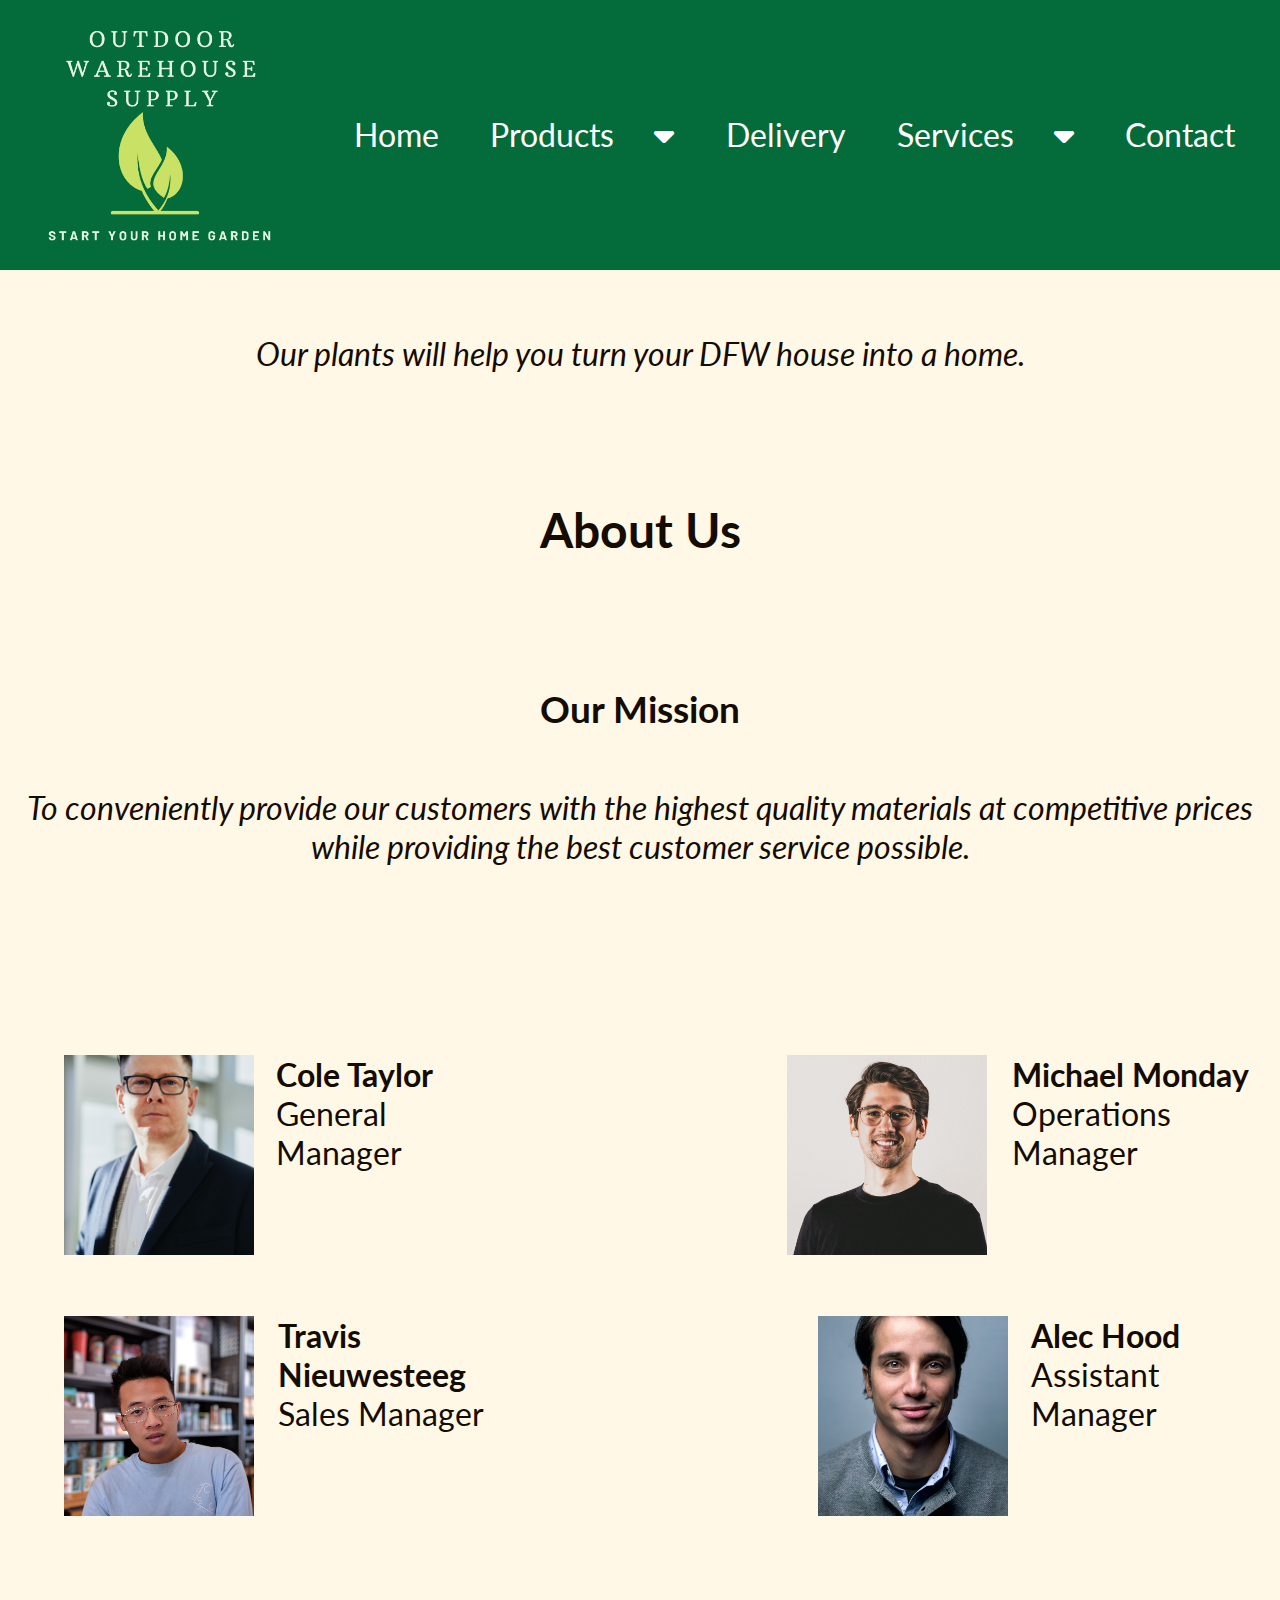
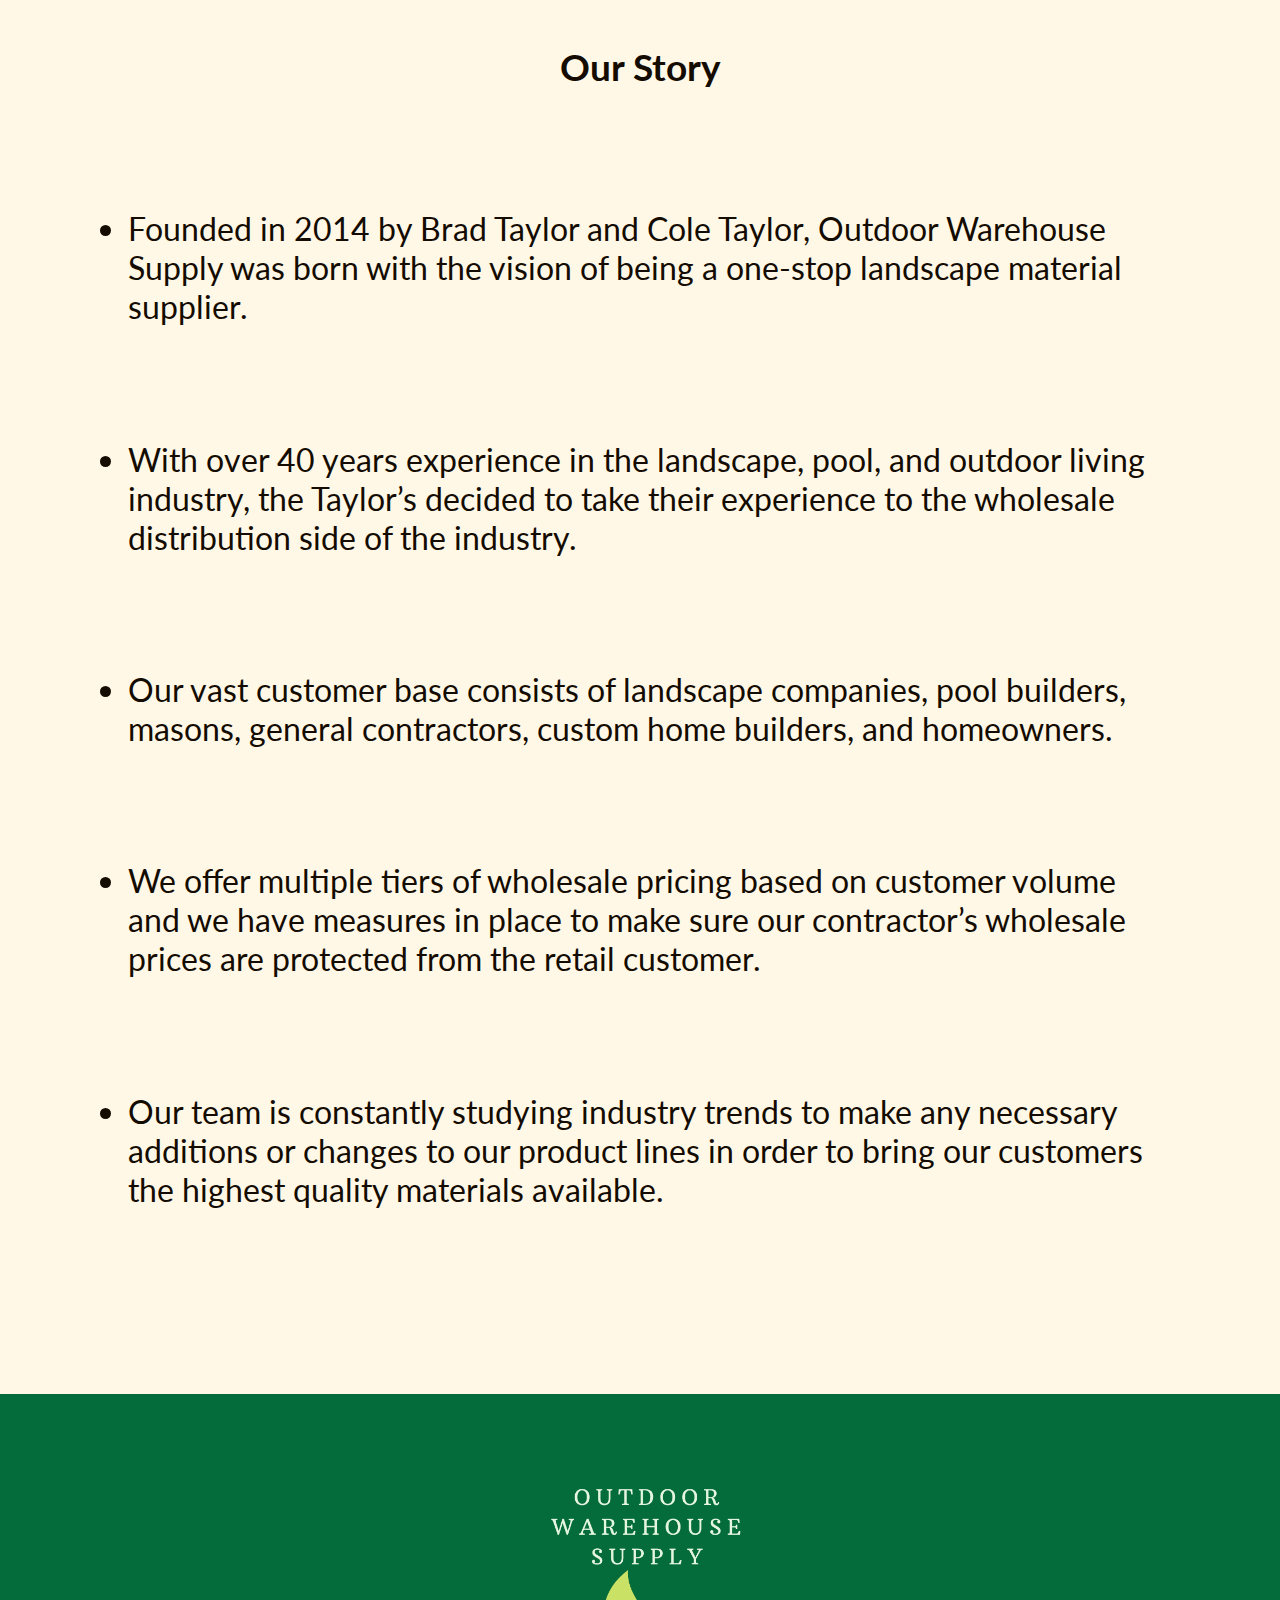
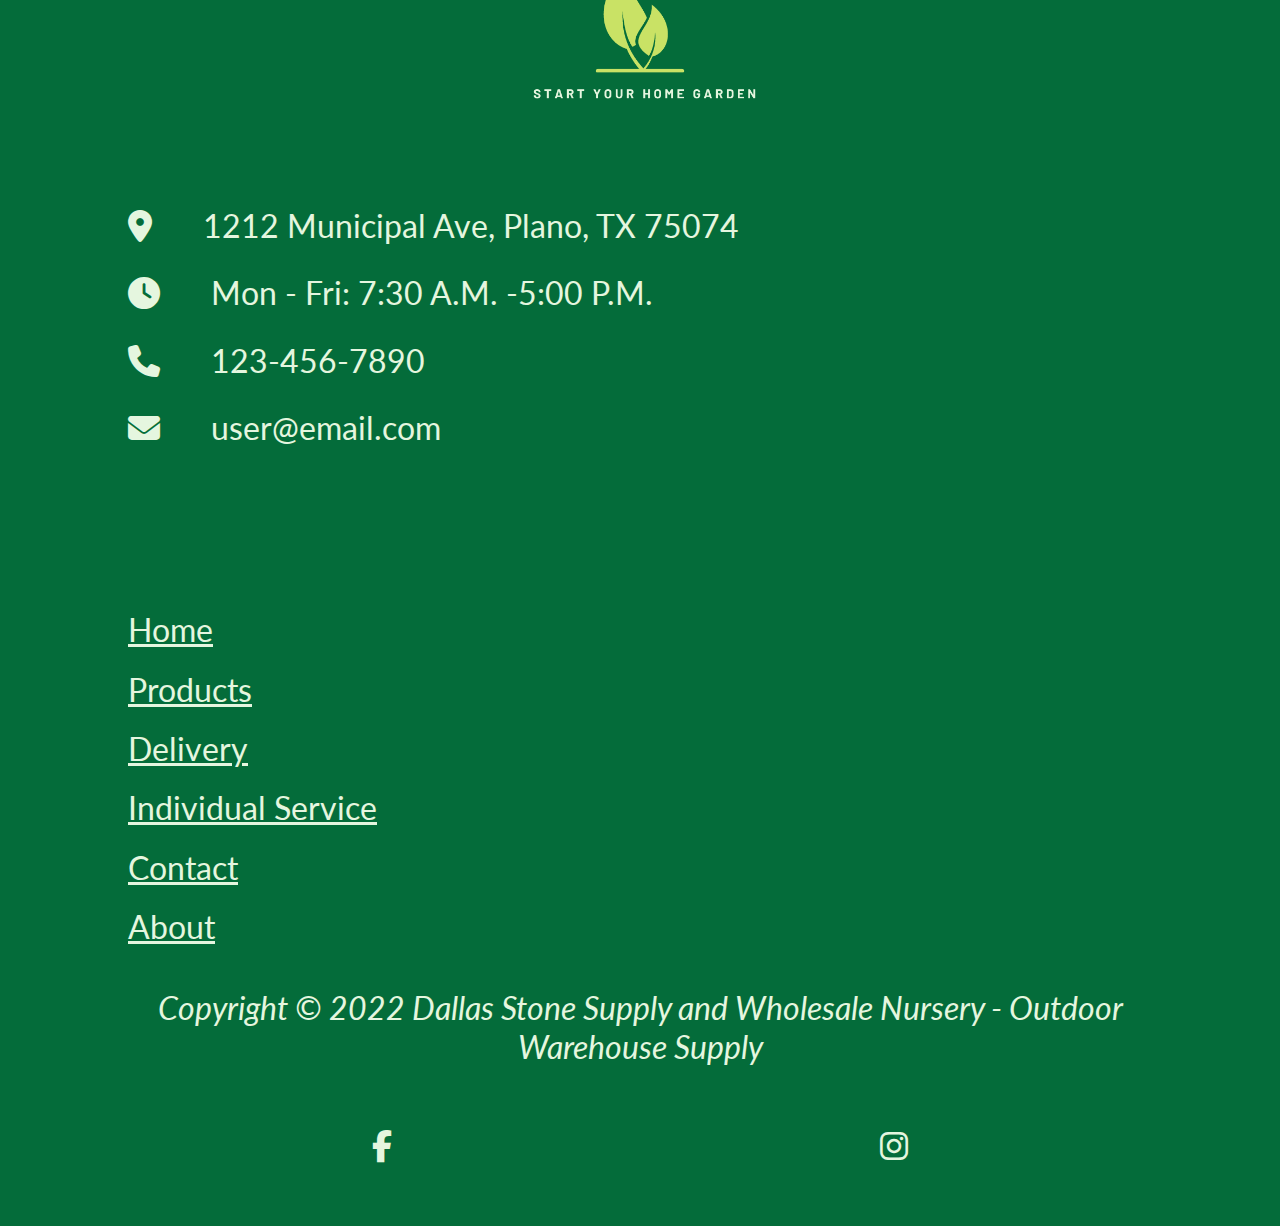
==== commit a7e2d01a: "Fix formand add font styles" ====
--- a/pages/about.html
+++ b/pages/about.html
@@ -49,34 +49,39 @@
             </p>
         </div>
         <div class="team">
-            <div class="member">
-                <img src="../images/profile-one.jpg">
-                <div class="member-info">
-                    <h4>Cole Taylor</h4>
-                    <p>General Manager</p>
+            <div class="two-column">
+                <div class="member">
+                    <img src="../images/profile-one.jpg" alt="Cole Taylor">
+                    <div class="member-info">
+                        <h4>Cole Taylor</h4>
+                        <p>General Manager</p>
+                    </div>
+                </div>
+                <div class="member">
+                    <img src="../images/profile-two.jpg" alt="Michael Monday">
+                    <div class="member-info">
+                        <h4>Michael Monday</h4>
+                        <p>Operations Manager</p>
+                    </div>
                 </div>
             </div>
-            <div class="member">
-                <img src="../images/profile-two.jpg">
-                <div class="member-info">
-                    <h4>Michael Monday</h4>
-                    <p>Operations Manager</p>
+            <div class="two-column">
+                <div class="member">
+                    <img src="../images/profile-three.jpg" alt="Travis Nieuwesteeg">
+                    <div class="member-info">
+                        <h4>Travis Nieuwesteeg</h4>
+                        <p>Sales Manager</p>
+                    </div>
+                </div>
+                <div class="member">
+                    <img src="../images/profile-four.jpg" alt="Alec Hood">
+                    <div class="member-info">
+                        <h4>Alec Hood</h4>
+                        <p>Assistant Manager</p>
+                    </div>
                 </div>
             </div>
-            <div class="member">
-                <img src="../images/profile-three.jpg">
-                <div class="member-info">
-                    <h4>Travis Nieuwesteeg</h4>
-                    <p>Sales Manager</p>
-                </div>
-            </div>
-            <div class="member">
-                <img src="../images/profile-four.jpg">
-                <div class="member-info">
-                    <h4>Alec Hood</h4>
-                    <p>Assistant Manager</p>
-                </div>
-            </div>
+           
         </div>
         <div class="our-story">
             <h3>Our Story</h3>
--- a/css/styles.css
+++ b/css/styles.css
@@ -3,14 +3,14 @@
     Project: Website Redesign
 */
 
-@import url('https://fonts.googleapis.com/css2?family=Montserrat:ital,wght@0,400;0,500;1,400&family=Playfair+Display&display=swap');
+ @import url('https://fonts.googleapis.com/css2?family=Amatic+SC:wght@400;700&family=Lato:ital,wght@0,400;0,700;1,300&display=swap'); 
 
 @import url('https://cdnjs.cloudflare.com/ajax/libs/font-awesome/6.2.0/css/all.min.css');
 
 :root {
     /* Grid */
-
-    --grid-width: calc(100% / 12);
+    --number-of-columns: 12;
+    --grid-width: calc(100% / var(--number-of-columns));
     --col-1: calc(var(--grid-width) * 1);
     --col-2: calc(var(--grid-width) * 2);
     --col-3: calc(var(--grid-width) * 3);
@@ -64,6 +64,7 @@
     color: var(--font-color);
     padding: 0;
     margin: 0;
+    font-family:'Lato', sans-serif;
 }
 
 body {
@@ -72,9 +73,11 @@
 
 #wrapper {
     background-color: var(--background-color);
+    position: relative;
+
+
 }
 /* End of Body Styles */
-
 
 /* Grid System */
 .container-fluid, 
@@ -163,222 +166,171 @@
 
 .col-xs-1 {
     flex: 0 0 var(--col-1);
+    min-width: var(--col-1);
     max-width: var(--col-1);
    
 }
 
 .col-xs-2 {
     flex: 0 0 var(--col-2);
+    min-width: var(--col-2);
     max-width: var(--col-2);
     
 }
 
 .col-xs-3 {
     flex: 0 0 var(--col-3);
+    min-width: var(--col-3);
     max-width: var(--col-3);
     
 }
 
 .col-xs-4 {
     flex: 0 0 var(--col-4);
+    min-width: var(--col-4);
     max-width: var(--col-4);
     
 }
 
 .col-xs-5{
     flex: 0 0 var(--col-5);
+    min-width: var(--col-5);
     max-width: var(--col-5);
  
 }
 
 .col-xs-6 {
     flex: 0 0 var(--col-6);
+    min-width: var(--col-6);
     max-width: var(--col-6);
     
 }
 
 .col-xs-7 {
     flex: 0 0 var(--col-7);
+    min-width: var(--col-7);
     max-width: var(--col-7);
     
 }
 
 .col-xs-8 {
     flex: 0 0 var(--col-8);
+    min-width: var(--col-8);
     max-width: var(--col-8);
     
 }
 
 .col-xs-9 {
     flex: 0 0 var(--col-9);
+    min-width: var(--col-9);
     max-width: var(--col-9);
     
 }
 
 .col-xs-10 {
     flex: 0 0 var(--col-10);
+    min-width: var(--col-10);
     max-width: var(--col-10);
     
 }
 
 .col-xs-11 {
     flex: 0 0 var(--col-11);
+    min-width: var(--col-11);
     max-width: var(--col-11);
     
 }
 
 .col-xs-12 {
     flex: 0 0 var(--col-12);
+    min-width: var(--col-12);
     max-width: var(--col-12);
     
 }
 /* Styles for 'col-sm-...' grid */
-
-
-@media screen and (min-width: 576px){
-    .col-sm-1 {
-        flex: 0 0 var(--col-1);
-        max-width: var(--col-1);
-       
-    }
-    
-    .col-sm-2 {
-        flex: 0 0 var(--col-2);
-        max-width: var(--col-2);
-       
-    }
-    
-    .col-sm-3 {
-        flex: 0 0 var(--col-3);
-        max-width: var(--col-3);
-        
-    }
-    
-    .col-sm-4 {
-        flex: 0 0 var(--col-4);
-        max-width: var(--col-4);
-        
-    }
-    
-    .col-sm-5{
-        flex: 0 0 var(--col-5);
-        max-width: var(--col-5);
-       
-    }
-    
-    .col-sm-6 {
-        flex: 0 0 var(--col-6);
-        max-width: var(--col-6);
-        
-    }
-
-    .col-sm-7 {
-        flex: 0 0 var(--col-7);
-        max-width: var(--col-7);
-        
-    }
-
-    .col-sm-8 {
-        flex: 0 0 var(--col-8);
-        max-width: var(--col-8);
-        
-    }
-
-    .col-sm-9 {
-        flex: 0 0 var(--col-9);
-        max-width: var(--col-9);
-        
-    }
-
-    .col-sm-10 {
-        flex: 0 0 var(--col-10);
-        max-width: var(--col-10);
-        
-    }
-
-    .col-sm-11 {
-        flex: 0 0 var(--col-11);
-        max-width: var(--col-11);
-        
-    }
-
-    .col-sm-12 {
-        flex: 0 0 var(--col-12);
-        max-width: var(--col-12);
-        
-    }
-}
 
 /* Styles for 'col-md-...' grid */
 @media screen and (min-width: 768px){
     .col-md-1 {
         flex: 0 0 var(--col-1);
+        min-width: var(--col-1);
         max-width: var(--col-1);
        
     }
     
     .col-md-2 {
         flex: 0 0 var(--col-2);
+        min-width: var(--col-2);
         max-width: var(--col-2);
        
     }
     
     .col-md-3 {
         flex: 0 0 var(--col-3);
+        min-width: var(--col-3);
         max-width: var(--col-3);
         
     }
     
     .col-md-4 {
         flex: 0 0 var(--col-4);
+        min-width: var(--col-4);
         max-width: var(--col-4);
         
     }
     
     .col-md-5{
         flex: 0 0 var(--col-5);
+        min-width: var(--col-5);
         max-width: var(--col-5);
        
     }
     
     .col-md-6 {
         flex: 0 0 var(--col-6);
+        min-width: var(--col-6);
         max-width: var(--col-6);
         
     }
 
     .col-md-7 {
         flex: 0 0 var(--col-7);
+        min-width: var(--col-7);
         max-width: var(--col-7);
         
     }
 
     .col-md-8 {
         flex: 0 0 var(--col-8);
+        min-width: var(--col-8);
         max-width: var(--col-8);
         
     }
 
     .col-md-9 {
         flex: 0 0 var(--col-9);
+        min-width: var(--col-9);
         max-width: var(--col-9);
         
     }
 
     .col-md-10 {
         flex: 0 0 var(--col-10);
+        min-width: var(--col-10);
         max-width: var(--col-10);
         
     }
 
     .col-md-11 {
         flex: 0 0 var(--col-11);
+        min-width: var(--col-11);
         max-width: var(--col-11);
         
     }
 
     .col-md-12 {
         flex: 0 0 var(--col-12);
+        min-width: var(--col-12);
         max-width: var(--col-12);
         
     }
@@ -388,152 +340,87 @@
 @media screen and (min-width: 992px){
     .col-lg-1 {
         flex: 0 0 var(--col-1);
+        min-width: var(--col-1);
         max-width: var(--col-1);
        
     }
     
     .col-lg-2 {
         flex: 0 0 var(--col-2);
+        min-width: var(--col-2);
         max-width: var(--col-2);
        
     }
     
     .col-lg-3 {
         flex: 0 0 var(--col-3);
+        min-width: var(--col-3);
         max-width: var(--col-3);
         
     }
     
     .col-lg-4 {
         flex: 0 0 var(--col-4);
+        min-width: var(--col-4);
         max-width: var(--col-4);
         
     }
     
     .col-lg-5{
         flex: 0 0 var(--col-5);
+        min-width: var(--col-5);
         max-width: var(--col-5);
        
     }
     
     .col-lg-6 {
         flex: 0 0 var(--col-6);
+        min-width: var(--col-6);
         max-width: var(--col-6);
         
     }
 
     .col-lg-7 {
         flex: 0 0 var(--col-7);
+        min-width: var(--col-8);
         max-width: var(--col-7);
         
     }
 
     .col-lg-8 {
         flex: 0 0 var(--col-8);
+        min-width: var(--col-8);
         max-width: var(--col-8);
         
     }
 
     .col-lg-9 {
         flex: 0 0 var(--col-9);
+        min-width: var(--col-9);
         max-width: var(--col-9);
         
     }
 
     .col-lg-10 {
         flex: 0 0 var(--col-10);
+        min-width: var(--col-10);
         max-width: var(--col-10);
         
     }
 
     .col-lg-11 {
         flex: 0 0 var(--col-11);
+        min-width: var(--col-11);
         max-width: var(--col-11);
         
     }
 
     .col-lg-12 {
         flex: 0 0 var(--col-12);
+        min-width: var(--col-12);
         max-width: var(--col-12);
         
     }
-}
-
-/* Styles for 'col-xl-...' grid */
-@media screen and (min-width: 1200px){
-    .col-xl-1 {
-        flex: 0 0 var(--col-1);
-        max-width: var(--col-1);
-       
-    }
-    
-    .col-xl-2 {
-        flex: 0 0 var(--col-2);
-        max-width: var(--col-2);
-       
-    }
-    
-    .col-xl-3 {
-        flex: 0 0 var(--col-3);
-        max-width: var(--col-3);
-        
-    }
-    
-    .col-xl-4 {
-        flex: 0 0 var(--col-4);
-        max-width: var(--col-4);
-        
-    }
-    
-    .col-xl-5{
-        flex: 0 0 var(--col-5);
-        max-width: var(--col-5);
-       
-    }
-    
-    .col-xl-6 {
-        flex: 0 0 var(--col-6);
-        max-width: var(--col-6);
-        
-    }
-
-    .col-xl-7 {
-        flex: 0 0 var(--col-7);
-        max-width: var(--col-7);
-        
-    }
-
-    .col-xl-8 {
-        flex: 0 0 var(--col-8);
-        max-width: var(--col-8);
-        
-    }
-
-    .col-xl-9 {
-        flex: 0 0 var(--col-9);
-        max-width: var(--col-9);
-        
-    }
-
-    .col-xl-10 {
-        flex: 0 0 var(--col-10);
-        max-width: var(--col-10);
-        
-    }
-
-    .col-xl-11 {
-        flex: 0 0 var(--col-11);
-        max-width: var(--col-11);
-        
-    }
-
-    .col-xl-12 {
-        flex: 0 0 var(--col-12);
-        max-width: var(--col-12);
-        
-    }
-
-
 }
 
 /*End of Grid System*/
@@ -700,7 +587,19 @@
         text-align: center;
         margin-top: 10%;
         justify-content: space-between;
-    }
+        background-image: url(../images/holiday.jpg);
+        background-repeat: no-repeat;
+        background-position-x: center;
+        padding: 5%;
+    }
+
+    .promo p {
+        color: var(--secondary);
+        font-weight: bold;
+        text-shadow: -1px -1px 5px var(--font-color);
+        
+    }
+
     .product-section {
         text-align:center;
         margin-top:10%;
@@ -716,6 +615,7 @@
     }
 
 
+    
 
 /* End of Main Section Styles */
 
@@ -732,10 +632,59 @@
     background-color: var(--tertiary-hover);
 }
 
-.promo .cta-section > button {
+.promo .cta-section  button {
     background-color: var(--red);
-    border: 1px solid var(--gray-0);
+    border: none;
     margin-top: 3vh;
+    padding: 2%;
+}
+
+@media screen and (min-width: 768px) {
+     .tablet-view {
+        display: flex;
+        flex-flow: row nowrap;
+        justify-content: space-between;
+        min-width: var(--col-10)
+    }
+
+    .product-section.mobile-view {
+        display:none;
+    }
+
+    .product-section.large-view {
+        display: flex;
+
+    }
+    .product-section .cta-section {
+        margin-top: 10%;
+    }
+    .product-item.row {
+        display: flex;
+        flex-flow: row wrap;
+        justify-content: space-between;
+        margin-bottom: 5%;
+    }
+    .product-item {
+        display: flex;
+        flex-flow: column wrap;
+    }
+    .product-item button {
+        padding: 5%;
+        min-width: var(--col-8);
+    }
+    .product-image {
+        width: 200px;
+        height: 200px;
+        background-color: gray;
+        display:flex;
+        justify-content: center;
+    }
+    .product-image p {
+        align-self: center;
+        font-size: 200%;
+        font-weight: bold;
+        color: var(--secondary);
+    }
 }
 
 
@@ -825,6 +774,42 @@
     color: var(--secondary);
 }
 
+@media screen and (min-width: 992px) {
+    body {
+        font-size: 200%;
+    }
+    .clearance-section-category {
+        display: flex;
+        flex-flow: row wrap;
+    }
+     .two-column{
+        display: flex;
+        flex-flow: row wrap;
+        justify-content: space-between;
+    }
+    .two-column p {
+        height: max-content;
+    }
+    .two-column > .individual-service{
+        height: max-content;
+        font-size: 200%;
+    }
+
+    .individual-service {
+        margin-top: 10%;
+        height: 50vh;
+    }
+
+    .services-list .individual-service > img {
+        height: auto;
+        width: 200px;
+        object-fit: cover;
+    }
+
+    form button {
+        align-self: flex-start;
+    }
+}
 /* End of Footer Styles */
 
 /* About Page Styles */
@@ -895,7 +880,11 @@
     align-items: center;
    
 }
-
+.category-section img {
+    width: var(--col-3);
+    height: auto;
+    object-fit:scale-down;
+}
 .category {
     margin-top: 5%;
     width: 80%;
@@ -918,11 +907,19 @@
 /* Individual Product Page Styles */
 
 .ind-prod {
-    height: 60vh;
-    margin-left: 5%;
+    height: 100vh;
+    margin-left: 10%;
     display:flex;
-    flex-flow: row nowrap;
+    flex-flow: column nowrap;
     justify-content: space-around;
+}
+
+.ind-prod img {
+    height: 200px;
+    width: 200px;
+    object-fit: cover;
+    align-self: center;
+    margin-top: 5%;
 }
 /* End of Individual Product Page Styles */
 
@@ -964,6 +961,7 @@
 .form-group.row {
     display: flex;
     flex-flow: column nowrap;
+    margin: 5%;
 }
 fieldset .form-group:last-of-type {
 	margin-bottom: 0;
@@ -1033,14 +1031,14 @@
 
 .error-page.box.fourhundred::before {
     content: "";
-      background-image: url(../images/error400.jpg);
-      background-size: cover;
-      position: absolute;
-      top: 0px;
-      right: 0px;
-      bottom: 0px;
-      left: 0px;
-      opacity: 0.5;
+    background-image: url(../images/error400.jpg);
+    background-size: cover;
+    position: absolute;
+    top: 0px;
+    right: 0px;
+    bottom: 0px;
+    left: 0px;
+    opacity: 0.5;
 }
 
 .error-page.box.fivehundred::before {
@@ -1076,17 +1074,28 @@
     display: flex;
     flex-flow: column nowrap;
     justify-content: space-around;
-    height: 90vh;
+    height: 250vh;
     padding: 10%;
 
 }
 
+.services-list img {
+    height: 50%;
+    object-fit: scale-down;
+    margin-bottom: 5%;
+    align-self: flex-start;
+    padding: 0;
+}
+
     /*Individual Service Page*/
+
+
 .interest-form {
-    height: 150vh;
+    height:max-content;
     display: flex;
     flex-flow: column nowrap;
     justify-content: center;
+    margin: 5%;
 }
 
 .interest-form form {
@@ -1095,6 +1104,8 @@
 
 .interest-form img {
     align-self: center;
+    height: 20vh;
+    object-fit: cover;
 }
 
 /* End of Services Page Styles */
@@ -1109,12 +1120,20 @@
 .clearance-section-category {
     margin-top: 10%;
 }
+.clearance-section img {
+    height: auto;
+    object-fit: cover;
+}
 .clearance-section-item {
     display: flex;
     justify-content: space-between;
     padding: 5%;
 }
 
+.clearance-section ul {
+    margin-left: 5%;
+}
+
 .sale-marker {
     color:red;
 }
@@ -1123,12 +1142,21 @@
 /* End of Clearance Page Styles */
 
 /* Delivery Page Styles */
+
+.delivery-details img {
+    height: 200px;
+    object-fit: cover;
+}
 
 .delivery-details {
     margin-top:10%;
     margin-left: 10%;
 }
 
+.delivery-details h3 {
+    margin-top: 10%;
+}
+
 .delivery-details ul, .delivery-details li {
     padding: 5%;
 }
